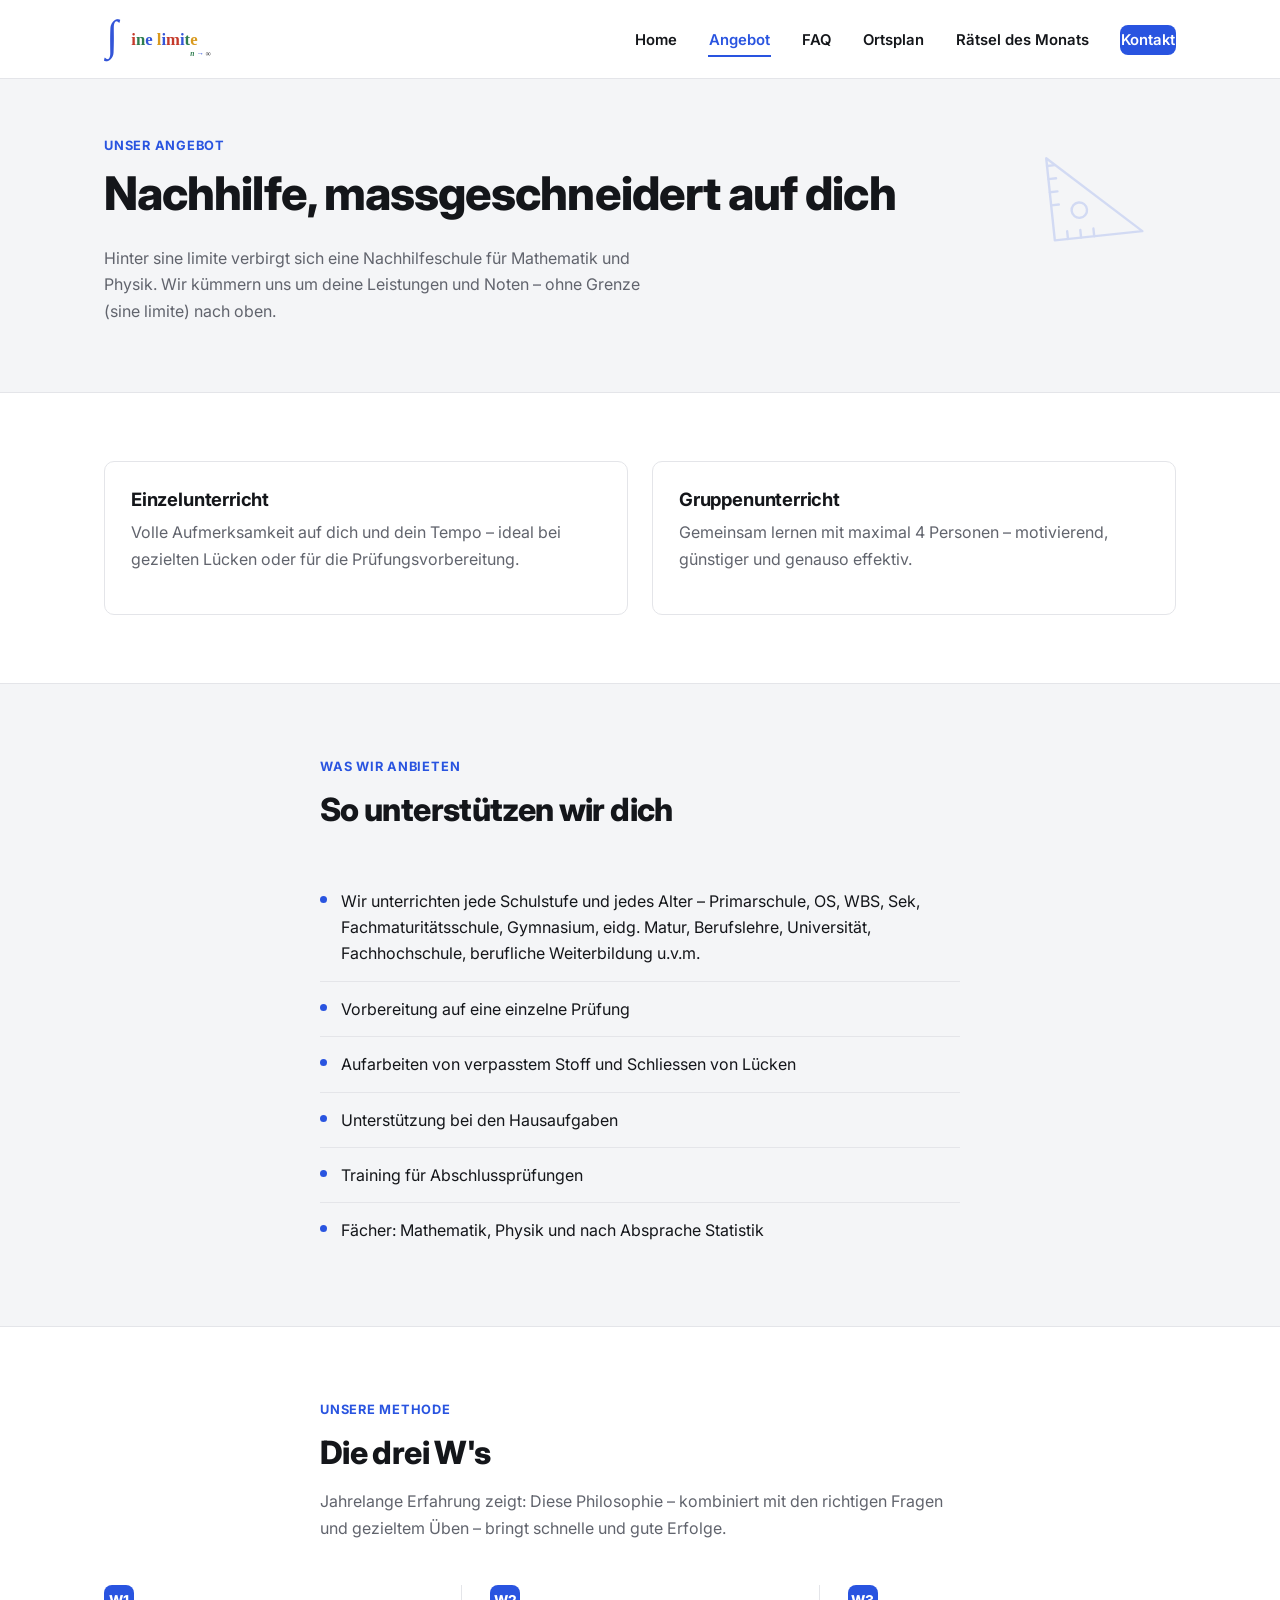
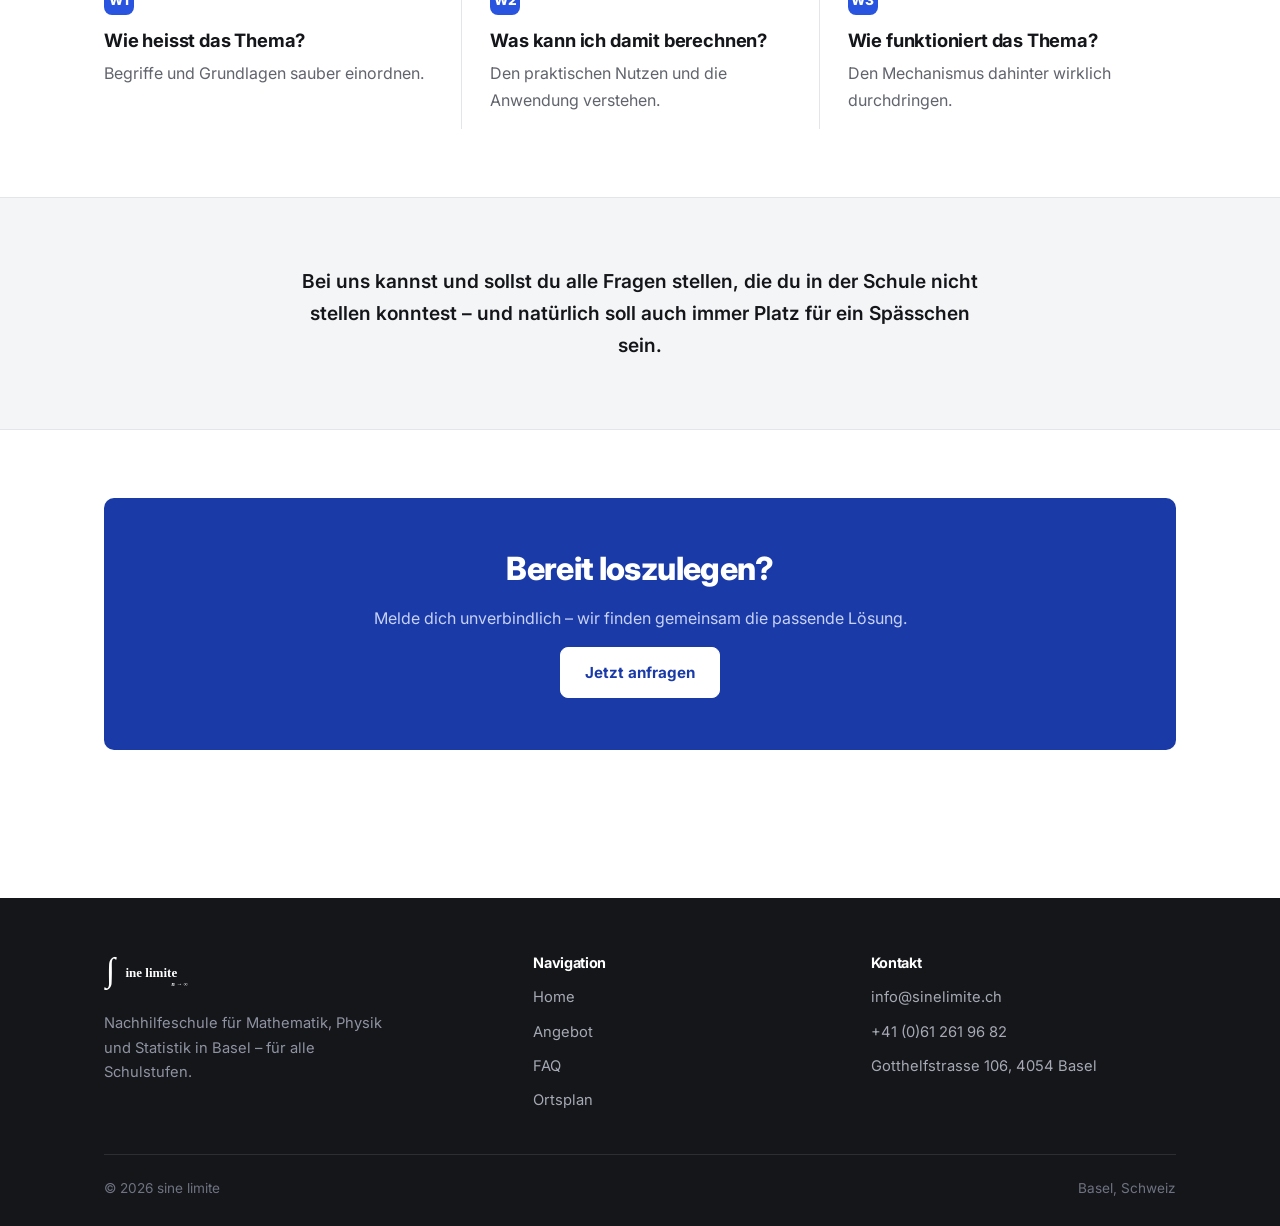
==== angebot.html @ b549a7c2 "Add subtle hand-drawn doodle accents where space allows Small line-art pencil, Geodreieck, and calcu" ====
<!DOCTYPE html>
<html lang="de">
<head>
<meta charset="UTF-8">
<meta name="viewport" content="width=device-width, initial-scale=1.0">
<title>Angebot – sine limite</title>
<meta name="description" content="Einzel- und Gruppenunterricht in Mathematik, Physik und Statistik – für jede Schulstufe und jedes Alter.">
<link rel="icon" type="image/svg+xml" href="img/favicon.svg">
<link rel="preconnect" href="https://fonts.googleapis.com">
<link rel="preconnect" href="https://fonts.gstatic.com" crossorigin>
<link href="https://fonts.googleapis.com/css2?family=Inter:wght@400;500;600;700;800&display=swap" rel="stylesheet">
<link rel="stylesheet" href="css/style.css">
</head>
<body>

<header class="site-header">
  <nav class="nav">
    <a class="brand" href="index.html" aria-label="sine limite – Startseite">
      <img src="img/logo.svg" alt="sine limite">
    </a>
    <button class="nav-toggle" aria-label="Menü öffnen" aria-expanded="false"><span></span></button>
    <ul class="nav-links">
      <li><a href="index.html">Home</a></li>
      <li><a href="angebot.html" aria-current="page">Angebot</a></li>
      <li><a href="faq.html">FAQ</a></li>
      <li><a href="ortsplan.html">Ortsplan</a></li>
      <li><a href="raetsel.html">Rätsel des Monats</a></li>
      <li><a class="nav-cta" href="kontakt.html">Kontakt</a></li>
    </ul>
  </nav>
</header>

<main>

  <div class="page-header">
    <div class="container">
      <span class="eyebrow">Unser Angebot</span>
      <h1>Nachhilfe, massgeschneidert auf dich</h1>
      <p class="muted" style="max-width:56ch;">Hinter sine limite verbirgt sich eine Nachhilfeschule für Mathematik und Physik. Wir kümmern uns um deine Leistungen und Noten – ohne Grenze (sine limite) nach oben.</p>
      <svg class="doodle doodle-page-geo" viewBox="0 0 100 100" fill="none" stroke="currentColor" stroke-width="2.2" stroke-linecap="round" stroke-linejoin="round" aria-hidden="true">
        <path d="M10 90 L10 15 L90 90 Z"/>
        <line x1="10" y1="22" x2="17" y2="22"/>
        <line x1="10" y1="34" x2="17" y2="34"/>
        <line x1="10" y1="46" x2="17" y2="46"/>
        <line x1="10" y1="58" x2="17" y2="58"/>
        <line x1="22" y1="90" x2="22" y2="83"/>
        <line x1="34" y1="90" x2="34" y2="83"/>
        <line x1="46" y1="90" x2="46" y2="83"/>
        <circle cx="35" cy="65" r="7"/>
      </svg>
    </div>
  </div>

  <section>
    <div class="container">
      <div class="grid grid-2" style="gap:24px;">
        <div class="card">
          <h3>Einzelunterricht</h3>
          <p class="muted">Volle Aufmerksamkeit auf dich und dein Tempo – ideal bei gezielten Lücken oder für die Prüfungsvorbereitung.</p>
        </div>
        <div class="card">
          <h3>Gruppenunterricht</h3>
          <p class="muted">Gemeinsam lernen mit maximal 4 Personen – motivierend, günstiger und genauso effektiv.</p>
        </div>
      </div>
    </div>
  </section>

  <section class="section-alt">
    <div class="container">
      <div class="section-head">
        <span class="eyebrow">Was wir anbieten</span>
        <h2>So unterstützen wir dich</h2>
      </div>
      <ul class="check-list" style="max-width:640px; margin:0 auto;">
        <li>Wir unterrichten jede Schulstufe und jedes Alter – Primarschule, OS, WBS, Sek, Fachmaturitätsschule, Gymnasium, eidg. Matur, Berufslehre, Universität, Fachhochschule, berufliche Weiterbildung u.v.m.</li>
        <li>Vorbereitung auf eine einzelne Prüfung</li>
        <li>Aufarbeiten von verpasstem Stoff und Schliessen von Lücken</li>
        <li>Unterstützung bei den Hausaufgaben</li>
        <li>Training für Abschlussprüfungen</li>
        <li>Fächer: Mathematik, Physik und nach Absprache Statistik</li>
      </ul>
    </div>
  </section>

  <section>
    <div class="container">
      <div class="section-head">
        <span class="eyebrow">Unsere Methode</span>
        <h2>Die drei W's</h2>
        <p class="muted">Jahrelange Erfahrung zeigt: Diese Philosophie – kombiniert mit den richtigen Fragen und gezieltem Üben – bringt schnelle und gute Erfolge.</p>
      </div>
      <div class="grid grid-3">
        <div class="feature">
          <span class="num">W1</span>
          <h3>Wie heisst das Thema?</h3>
          <p class="muted">Begriffe und Grundlagen sauber einordnen.</p>
        </div>
        <div class="feature">
          <span class="num">W2</span>
          <h3>Was kann ich damit berechnen?</h3>
          <p class="muted">Den praktischen Nutzen und die Anwendung verstehen.</p>
        </div>
        <div class="feature">
          <span class="num">W3</span>
          <h3>Wie funktioniert das Thema?</h3>
          <p class="muted">Den Mechanismus dahinter wirklich durchdringen.</p>
        </div>
      </div>
    </div>
  </section>

  <section class="section-alt">
    <div class="container" style="text-align:center;">
      <p style="font-size:1.2rem; font-weight:600; color:var(--ink); max-width:52ch; margin:0 auto;">
        Bei uns kannst und sollst du alle Fragen stellen, die du in der Schule nicht stellen konntest – und natürlich soll auch immer Platz für ein Spässchen sein.
      </p>
    </div>
  </section>

  <section>
    <div class="container">
      <div class="cta-band">
        <h2>Bereit loszulegen?</h2>
        <p>Melde dich unverbindlich – wir finden gemeinsam die passende Lösung.</p>
        <a class="btn btn-light" href="kontakt.html">Jetzt anfragen</a>
      </div>
    </div>
  </section>

</main>

<footer class="site-footer">
  <div class="container">
    <div class="footer-top">
      <div class="footer-brand">
        <img src="img/logo.svg" alt="sine limite">
        <p style="color:#8f92a0; font-size:0.92rem; max-width:32ch;">Nachhilfeschule für Mathematik, Physik und Statistik in Basel – für alle Schulstufen.</p>
      </div>
      <div>
        <h4>Navigation</h4>
        <a href="index.html">Home</a>
        <a href="angebot.html">Angebot</a>
        <a href="faq.html">FAQ</a>
        <a href="ortsplan.html">Ortsplan</a>
      </div>
      <div>
        <h4>Kontakt</h4>
        <a href="mailto:info@sinelimite.ch">info@sinelimite.ch</a>
        <a href="tel:+41612619682">+41 (0)61 261 96 82</a>
        <a href="kontakt.html">Gotthelfstrasse 106, 4054 Basel</a>
      </div>
    </div>
    <div class="footer-bottom">
      <span>© 2026 sine limite</span>
      <span>Basel, Schweiz</span>
    </div>
  </div>
</footer>

<script src="js/script.js"></script>
</body>
</html>
---- css/style.css ----
/* ==========================================================================
   sine limite — Nachhilfe Basel
   ========================================================================== */

:root {
  --ink: #14161a;
  --ink-soft: #61646d;
  --bg: #ffffff;
  --bg-alt: #f4f5f7;
  --rule: #e4e5e9;
  --rule-strong: #d2d4da;

  --blue: #2954e0;
  --blue-dark: #1a3aa8;
  --blue-tint: #eef1fd;

  --max-width: 1120px;
  --radius: 10px;
  --shadow: 0 4px 18px rgba(20, 22, 26, 0.06);

  --font: "Inter", -apple-system, "Segoe UI", Helvetica, Arial, sans-serif;
}

* { box-sizing: border-box; }
html { scroll-behavior: smooth; }

body {
  margin: 0;
  font-family: var(--font);
  color: var(--ink);
  background: var(--bg);
  line-height: 1.65;
  -webkit-font-smoothing: antialiased;
}

h1, h2, h3, h4 {
  font-family: var(--font);
  color: var(--ink);
  line-height: 1.2;
  margin: 0 0 0.5em;
  font-weight: 800;
  letter-spacing: -0.02em;
}

h1 { font-size: clamp(2rem, 4vw, 2.9rem); }
h2 { font-size: clamp(1.5rem, 2.6vw, 2rem); }
h3 { font-size: 1.15rem; font-weight: 700; letter-spacing: -0.01em; }

p { margin: 0 0 1em; color: var(--ink); }
.muted { color: var(--ink-soft); }

a { color: var(--blue); }

.container {
  max-width: var(--max-width);
  margin: 0 auto;
  padding: 0 24px;
}

/* ---------- Brand / logo ---------- */

.brand {
  display: flex;
  align-items: center;
  text-decoration: none;
}

.brand img {
  height: 46px;
  width: auto;
  display: block;
}

/* ---------- Header / Nav ---------- */

.site-header {
  position: sticky;
  top: 0;
  z-index: 50;
  background: rgba(255, 255, 255, 0.9);
  backdrop-filter: blur(8px);
  border-bottom: 1px solid var(--rule);
}

.nav {
  position: relative;
  display: flex;
  align-items: center;
  justify-content: space-between;
  padding: 16px 24px;
  max-width: var(--max-width);
  margin: 0 auto;
}

.nav-links {
  display: flex;
  align-items: center;
  gap: 30px;
  list-style: none;
  margin: 0;
  padding: 0;
}

.nav-links a {
  text-decoration: none;
  color: var(--ink);
  font-weight: 600;
  font-size: 0.93rem;
  padding: 6px 1px;
  border-bottom: 2px solid transparent;
  transition: color 0.15s ease, border-color 0.15s ease;
}

.nav-links a:hover,
.nav-links a[aria-current="page"] {
  color: var(--blue);
  border-bottom-color: var(--blue);
}

.nav-cta {
  background: var(--blue);
  color: #fff !important;
  padding: 11px 30px;
  border-radius: 8px;
  border-bottom: none !important;
  font-weight: 700;
}
.nav-cta:hover { background: var(--blue-dark); }

.nav-toggle {
  display: none;
  background: none;
  border: 1px solid var(--rule-strong);
  border-radius: 8px;
  padding: 8px 10px;
  cursor: pointer;
}

.nav-toggle span,
.nav-toggle::before,
.nav-toggle::after {
  content: "";
  display: block;
  width: 20px;
  height: 2px;
  background: var(--ink);
  margin: 4px 0;
}

/* ---------- Buttons ---------- */

.btn {
  display: inline-block;
  padding: 12px 24px;
  text-decoration: none;
  font-weight: 700;
  font-size: 0.95rem;
  transition: background 0.15s ease, color 0.15s ease, border-color 0.15s ease, transform 0.15s ease;
  border: 1.5px solid transparent;
  cursor: pointer;
  font-family: var(--font);
  border-radius: 8px;
}

.btn-primary {
  background: var(--blue);
  border-color: var(--blue);
  color: #fff;
}
.btn-primary:hover {
  background: var(--blue-dark);
  border-color: var(--blue-dark);
}

.btn-outline {
  background: transparent;
  color: var(--ink);
  border-color: var(--rule-strong);
}
.btn-outline:hover {
  border-color: var(--ink);
  background: var(--bg-alt);
}

.btn-light {
  background: #fff;
  color: var(--blue-dark);
  border-color: #fff;
}
.btn-light:hover { background: var(--blue-tint); }

/* ---------- Hero ---------- */

.hero {
  position: relative;
  border-bottom: 1px solid var(--rule);
  background: var(--bg-alt);
  overflow: hidden;
}

.hero::before {
  content: "";
  position: absolute;
  inset: -30px;
  background: url("../img/hero-bg.jpg") center 42% / cover no-repeat;
  filter: blur(5px);
  opacity: 0.4;
  z-index: 0;
}

.hero::after {
  content: "";
  position: absolute;
  inset: 0;
  background: linear-gradient(100deg, rgba(244, 245, 247, 0.92) 0%, rgba(244, 245, 247, 0.75) 45%, rgba(244, 245, 247, 0.55) 100%);
  z-index: 0;
}

.hero .container {
  position: relative;
  z-index: 1;
  display: grid;
  grid-template-columns: 1.15fr 0.85fr;
  gap: 56px;
  align-items: center;
  padding-top: 64px;
  padding-bottom: 64px;
}

.eyebrow {
  display: inline-block;
  font-size: 0.8rem;
  letter-spacing: 0.06em;
  text-transform: uppercase;
  color: var(--blue);
  font-weight: 700;
  margin-bottom: 14px;
}

.hero-actions {
  display: flex;
  gap: 14px;
  margin-top: 26px;
  flex-wrap: wrap;
}

.fact-strip {
  border: 1px solid var(--rule);
  background: #fff;
  border-radius: var(--radius);
  padding: 6px 26px;
  box-shadow: var(--shadow);
}

.fact-row {
  display: flex;
  justify-content: space-between;
  align-items: baseline;
  padding: 18px 0;
  border-bottom: 1px solid var(--rule);
  gap: 16px;
}
.fact-row:last-child { border-bottom: none; }

.fact-row .num {
  font-size: 1.5rem;
  font-weight: 800;
  letter-spacing: -0.02em;
  color: var(--blue);
  flex-shrink: 0;
}

.fact-row .label {
  font-size: 0.9rem;
  color: var(--ink-soft);
  text-align: right;
}

/* ---------- Sections ---------- */

section { padding: 68px 0; }

.section-head {
  max-width: 640px;
  margin: 0 auto 44px;
}
.section-head.center { text-align: center; }

.section-alt {
  background: var(--bg-alt);
  border-top: 1px solid var(--rule);
  border-bottom: 1px solid var(--rule);
}

/* ---------- Numbered feature list ---------- */

.grid { display: grid; gap: 0; }
.grid-3 { grid-template-columns: repeat(3, 1fr); }
.grid-2 { grid-template-columns: repeat(2, 1fr); }

.feature {
  padding-left: 28px;
  border-left: 1px solid var(--rule);
}
.feature:first-child { border-left: none; padding-left: 0; }

.feature .num {
  font-size: 0.85rem;
  font-weight: 800;
  color: #fff;
  background: var(--blue);
  display: inline-flex;
  align-items: center;
  justify-content: center;
  width: 30px;
  height: 30px;
  border-radius: 8px;
  margin-bottom: 14px;
}

/* ---------- Plain cards ---------- */

.card {
  background: #fff;
  border: 1px solid var(--rule);
  border-radius: var(--radius);
  padding: 26px;
}

.card-icon {
  font-size: 1.3rem;
  margin-bottom: 4px;
  line-height: 1;
}

/* ---------- Plain list (school levels etc.) ---------- */

.plain-list {
  columns: 2;
  column-gap: 40px;
  max-width: 620px;
  margin: 0 auto;
  list-style: none;
  padding: 0;
}

.plain-list li {
  padding: 10px 0;
  border-bottom: 1px solid var(--rule);
  break-inside: avoid;
  font-size: 0.98rem;
}

/* ---------- List with checks ---------- */

.check-list {
  list-style: none;
  margin: 0;
  padding: 0;
  display: grid;
  gap: 0;
}

.check-list li {
  display: flex;
  gap: 14px;
  align-items: flex-start;
  padding: 14px 0;
  border-bottom: 1px solid var(--rule);
}
.check-list li:last-child { border-bottom: none; }

.check-list li::before {
  content: "";
  flex-shrink: 0;
  width: 7px;
  height: 7px;
  margin-top: 8px;
  border-radius: 50%;
  background: var(--blue);
}

/* ---------- Pricing table ---------- */

.pricing-table {
  width: 100%;
  border-collapse: collapse;
  background: #fff;
  border-radius: var(--radius);
  overflow: hidden;
  border: 1px solid var(--rule);
}

.pricing-table th,
.pricing-table td {
  padding: 14px 18px;
  text-align: left;
  border-bottom: 1px solid var(--rule);
}

.pricing-table th {
  background: var(--blue);
  color: #fff;
  font-weight: 700;
}

.pricing-table tr:last-child td { border-bottom: none; }

/* ---------- FAQ accordion ---------- */

.faq-item {
  background: #fff;
  border: 1px solid var(--rule);
  border-radius: var(--radius);
  margin-bottom: 12px;
  overflow: hidden;
}

.faq-item summary {
  cursor: pointer;
  padding: 18px 20px;
  font-weight: 700;
  color: var(--ink);
  list-style: none;
  display: flex;
  justify-content: space-between;
  align-items: center;
  gap: 16px;
}

.faq-item summary::-webkit-details-marker { display: none; }

.faq-item summary::after {
  content: "+";
  font-size: 1.3rem;
  color: var(--blue);
  flex-shrink: 0;
  transition: transform 0.2s ease;
}

.faq-item[open] summary::after { transform: rotate(45deg); }

.faq-item .faq-body {
  padding: 0 20px 20px;
  color: var(--ink-soft);
}

/* ---------- Contact ---------- */

.contact-grid {
  display: grid;
  grid-template-columns: 1fr 1fr;
  gap: 48px;
  align-items: start;
}

.contact-info-item {
  display: flex;
  gap: 16px;
  padding: 18px 0;
  border-bottom: 1px solid var(--rule);
}
.contact-info-item:first-child { padding-top: 0; }

.form-field { margin-bottom: 18px; }

.form-field label {
  display: block;
  font-weight: 600;
  font-size: 0.88rem;
  margin-bottom: 6px;
  color: var(--ink);
}

.form-field input,
.form-field select,
.form-field textarea {
  width: 100%;
  padding: 11px 13px;
  border: 1.5px solid var(--rule-strong);
  border-radius: 8px;
  font-family: var(--font);
  font-size: 0.95rem;
  background: #fff;
  color: var(--ink);
}

.form-field input:focus,
.form-field select:focus,
.form-field textarea:focus {
  outline: none;
  border-color: var(--blue);
}

/* ---------- CTA band ---------- */

.cta-band {
  background: var(--blue-dark);
  color: #fff;
  text-align: center;
  padding: 52px 32px;
  border-radius: var(--radius);
}

.cta-band h2 { color: #fff; }
.cta-band p { color: #c7d2f5; }

/* ---------- Map ---------- */

.map-frame {
  border: 1px solid var(--rule);
  border-radius: var(--radius);
  overflow: hidden;
}

.map-frame iframe {
  width: 100%;
  height: 420px;
  border: 0;
  display: block;
}

/* ---------- Riddle page ---------- */

.riddle-card {
  position: relative;
  background: #fff;
  border: 1px solid var(--rule);
  border-radius: var(--radius);
  padding: 40px;
  overflow: hidden;
}

.riddle-card .eyebrow { margin-bottom: 8px; }

/* ---------- Footer ---------- */

.site-footer {
  background: var(--ink);
  color: #a6a9b3;
  padding: 56px 0 26px;
  margin-top: 80px;
}

.footer-top {
  display: grid;
  grid-template-columns: 1.3fr 1fr 1fr;
  gap: 32px;
  padding-bottom: 32px;
  border-bottom: 1px solid rgba(255,255,255,0.1);
}

.footer-brand img {
  height: 36px;
  width: auto;
  margin-bottom: 14px;
  filter: brightness(0) invert(1);
}

.footer-top h4 {
  color: #fff;
  font-size: 0.9rem;
  margin-bottom: 14px;
  font-weight: 700;
}

.footer-top a {
  color: #a6a9b3;
  text-decoration: none;
  display: block;
  margin-bottom: 10px;
  font-size: 0.92rem;
  transition: color 0.15s ease;
}

.footer-top a:hover { color: #fff; }

.footer-bottom {
  padding-top: 22px;
  display: flex;
  justify-content: space-between;
  flex-wrap: wrap;
  gap: 10px;
  font-size: 0.85rem;
  color: #6f7280;
}

/* ---------- Page header (inner pages) ---------- */

.page-header {
  position: relative;
  background: var(--bg-alt);
  padding: 52px 0;
  border-bottom: 1px solid var(--rule);
  overflow: hidden;
}

.page-header .eyebrow { margin-bottom: 10px; }

.page-header .container { position: relative; z-index: 1; }

.page-header-photo::before {
  content: "";
  position: absolute;
  inset: -30px;
  background: url("../img/ortsplan-bg.jpg") center 38% / cover no-repeat;
  filter: blur(5px);
  opacity: 0.4;
  z-index: 0;
}

.page-header-photo::after {
  content: "";
  position: absolute;
  inset: 0;
  background: linear-gradient(100deg, rgba(244, 245, 247, 0.92) 0%, rgba(244, 245, 247, 0.75) 45%, rgba(244, 245, 247, 0.55) 100%);
  z-index: 0;
}

/* ---------- Doodles ---------- */

.doodle {
  position: absolute;
  color: var(--blue);
  opacity: 0.16;
  pointer-events: none;
  z-index: 1;
}

.doodle-hero-pencil {
  width: 84px;
  height: 84px;
  top: -18px;
  right: 18px;
  transform: rotate(18deg);
}

.doodle-page-geo {
  width: 110px;
  height: 110px;
  top: 6px;
  right: 4vw;
  transform: rotate(-6deg);
}

.doodle-page-calc {
  width: 78px;
  height: 78px;
  bottom: -14px;
  right: 5vw;
  transform: rotate(9deg);
}

.doodle-riddle-geo {
  width: 92px;
  height: 92px;
  bottom: -18px;
  right: -18px;
  transform: rotate(-10deg);
}

/* ---------- Responsive ---------- */

@media (max-width: 860px) {
  .hero .container { grid-template-columns: 1fr; padding-top: 40px; padding-bottom: 40px; }
  .grid-3 { grid-template-columns: 1fr; }
  .feature { border-left: none; padding-left: 0; border-top: 1px solid var(--rule); padding-top: 24px; margin-top: 24px; }
  .feature:first-child { border-top: none; padding-top: 0; margin-top: 0; }
  .contact-grid { grid-template-columns: 1fr; }
  .footer-top { grid-template-columns: 1fr; }
  .plain-list { columns: 1; }
}

@media (max-width: 640px) {
  .nav-links {
    position: absolute;
    top: 100%;
    left: 0;
    right: 0;
    background: #fff;
    flex-direction: column;
    align-items: flex-start;
    padding: 20px 24px;
    border-bottom: 1px solid var(--rule);
    display: none;
    gap: 16px;
  }
  .nav-links.open { display: flex; }
  .nav-toggle { display: block; }
  .nav-cta { align-self: flex-start; }
  .grid-2 { grid-template-columns: 1fr; }
  section { padding: 44px 0; }
  .pricing-table { display: block; overflow-x: auto; }
  .doodle { display: none; }
}
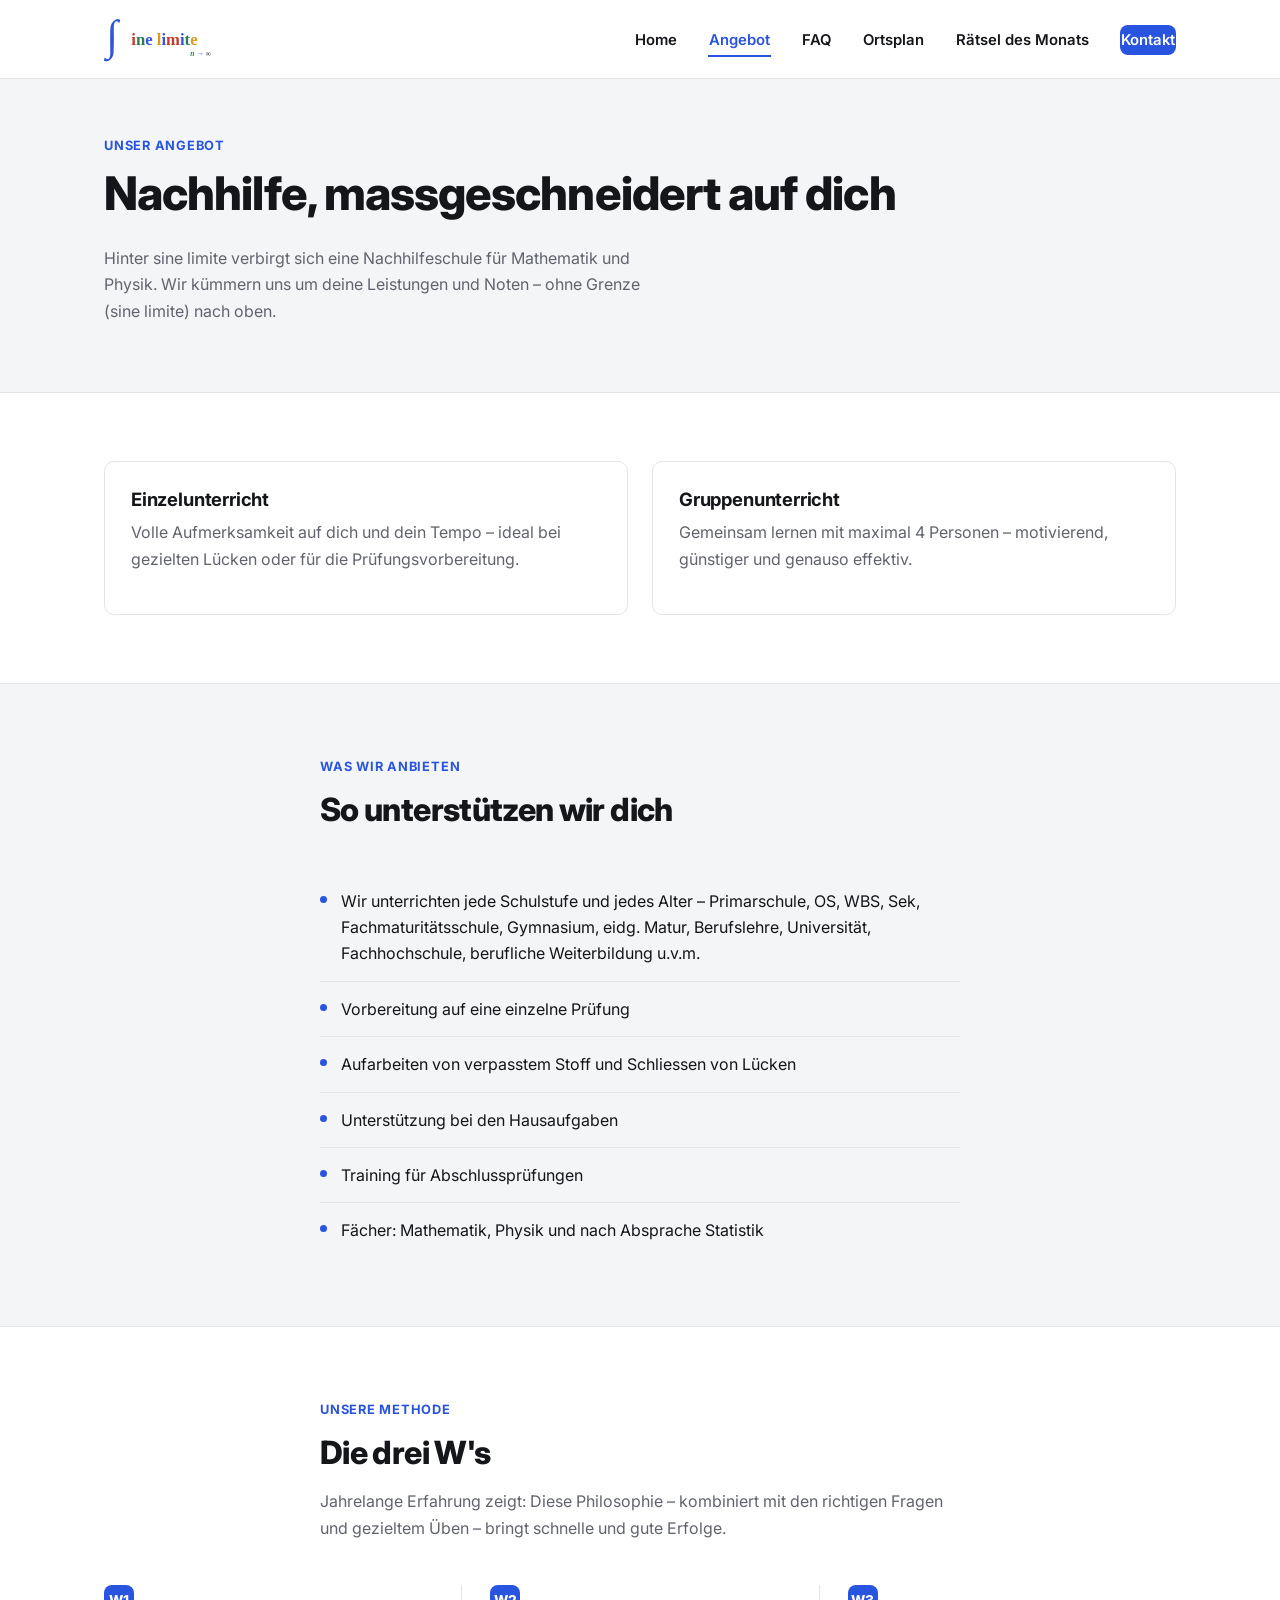
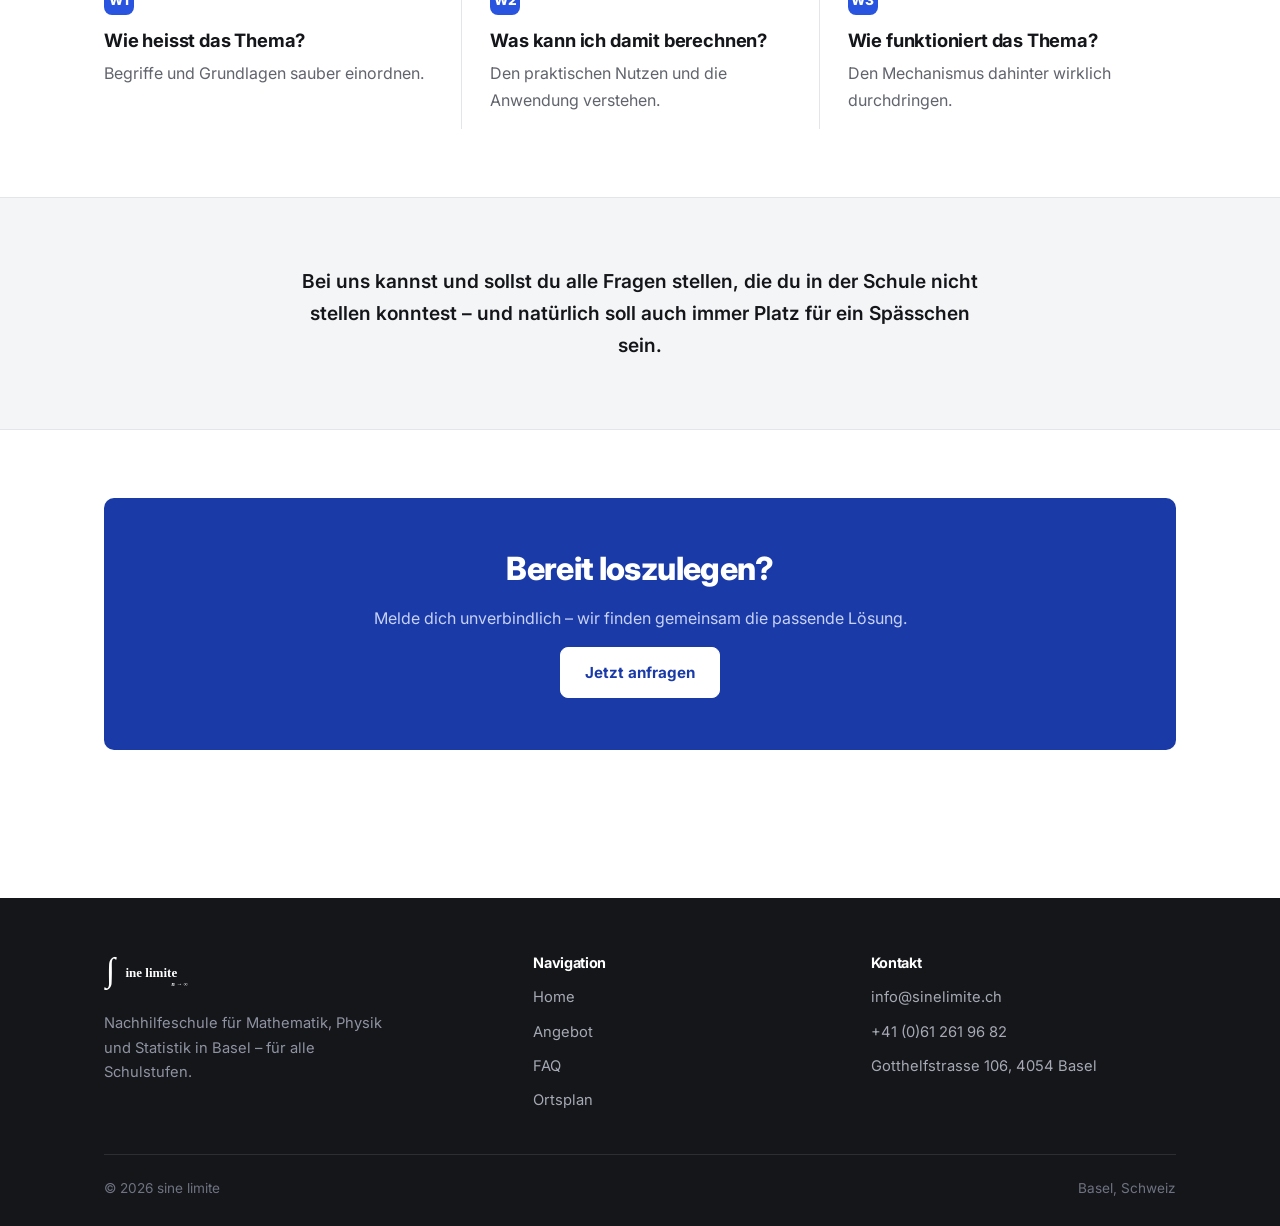
==== commit fd613d68: "Revert "Add subtle hand-drawn doodle accents where space allows" This reverts commit b549a7c227bef82" ====
--- a/angebot.html
+++ b/angebot.html
@@ -37,17 +37,6 @@
       <span class="eyebrow">Unser Angebot</span>
       <h1>Nachhilfe, massgeschneidert auf dich</h1>
       <p class="muted" style="max-width:56ch;">Hinter sine limite verbirgt sich eine Nachhilfeschule für Mathematik und Physik. Wir kümmern uns um deine Leistungen und Noten – ohne Grenze (sine limite) nach oben.</p>
-      <svg class="doodle doodle-page-geo" viewBox="0 0 100 100" fill="none" stroke="currentColor" stroke-width="2.2" stroke-linecap="round" stroke-linejoin="round" aria-hidden="true">
-        <path d="M10 90 L10 15 L90 90 Z"/>
-        <line x1="10" y1="22" x2="17" y2="22"/>
-        <line x1="10" y1="34" x2="17" y2="34"/>
-        <line x1="10" y1="46" x2="17" y2="46"/>
-        <line x1="10" y1="58" x2="17" y2="58"/>
-        <line x1="22" y1="90" x2="22" y2="83"/>
-        <line x1="34" y1="90" x2="34" y2="83"/>
-        <line x1="46" y1="90" x2="46" y2="83"/>
-        <circle cx="35" cy="65" r="7"/>
-      </svg>
     </div>
   </div>
 
--- a/css/style.css
+++ b/css/style.css
@@ -523,12 +523,10 @@
 /* ---------- Riddle page ---------- */
 
 .riddle-card {
-  position: relative;
   background: #fff;
   border: 1px solid var(--rule);
   border-radius: var(--radius);
   padding: 40px;
-  overflow: hidden;
 }
 
 .riddle-card .eyebrow { margin-bottom: 8px; }
@@ -615,48 +613,6 @@
   inset: 0;
   background: linear-gradient(100deg, rgba(244, 245, 247, 0.92) 0%, rgba(244, 245, 247, 0.75) 45%, rgba(244, 245, 247, 0.55) 100%);
   z-index: 0;
-}
-
-/* ---------- Doodles ---------- */
-
-.doodle {
-  position: absolute;
-  color: var(--blue);
-  opacity: 0.16;
-  pointer-events: none;
-  z-index: 1;
-}
-
-.doodle-hero-pencil {
-  width: 84px;
-  height: 84px;
-  top: -18px;
-  right: 18px;
-  transform: rotate(18deg);
-}
-
-.doodle-page-geo {
-  width: 110px;
-  height: 110px;
-  top: 6px;
-  right: 4vw;
-  transform: rotate(-6deg);
-}
-
-.doodle-page-calc {
-  width: 78px;
-  height: 78px;
-  bottom: -14px;
-  right: 5vw;
-  transform: rotate(9deg);
-}
-
-.doodle-riddle-geo {
-  width: 92px;
-  height: 92px;
-  bottom: -18px;
-  right: -18px;
-  transform: rotate(-10deg);
 }
 
 /* ---------- Responsive ---------- */
@@ -691,5 +647,4 @@
   .grid-2 { grid-template-columns: 1fr; }
   section { padding: 44px 0; }
   .pricing-table { display: block; overflow-x: auto; }
-  .doodle { display: none; }
-}
+}
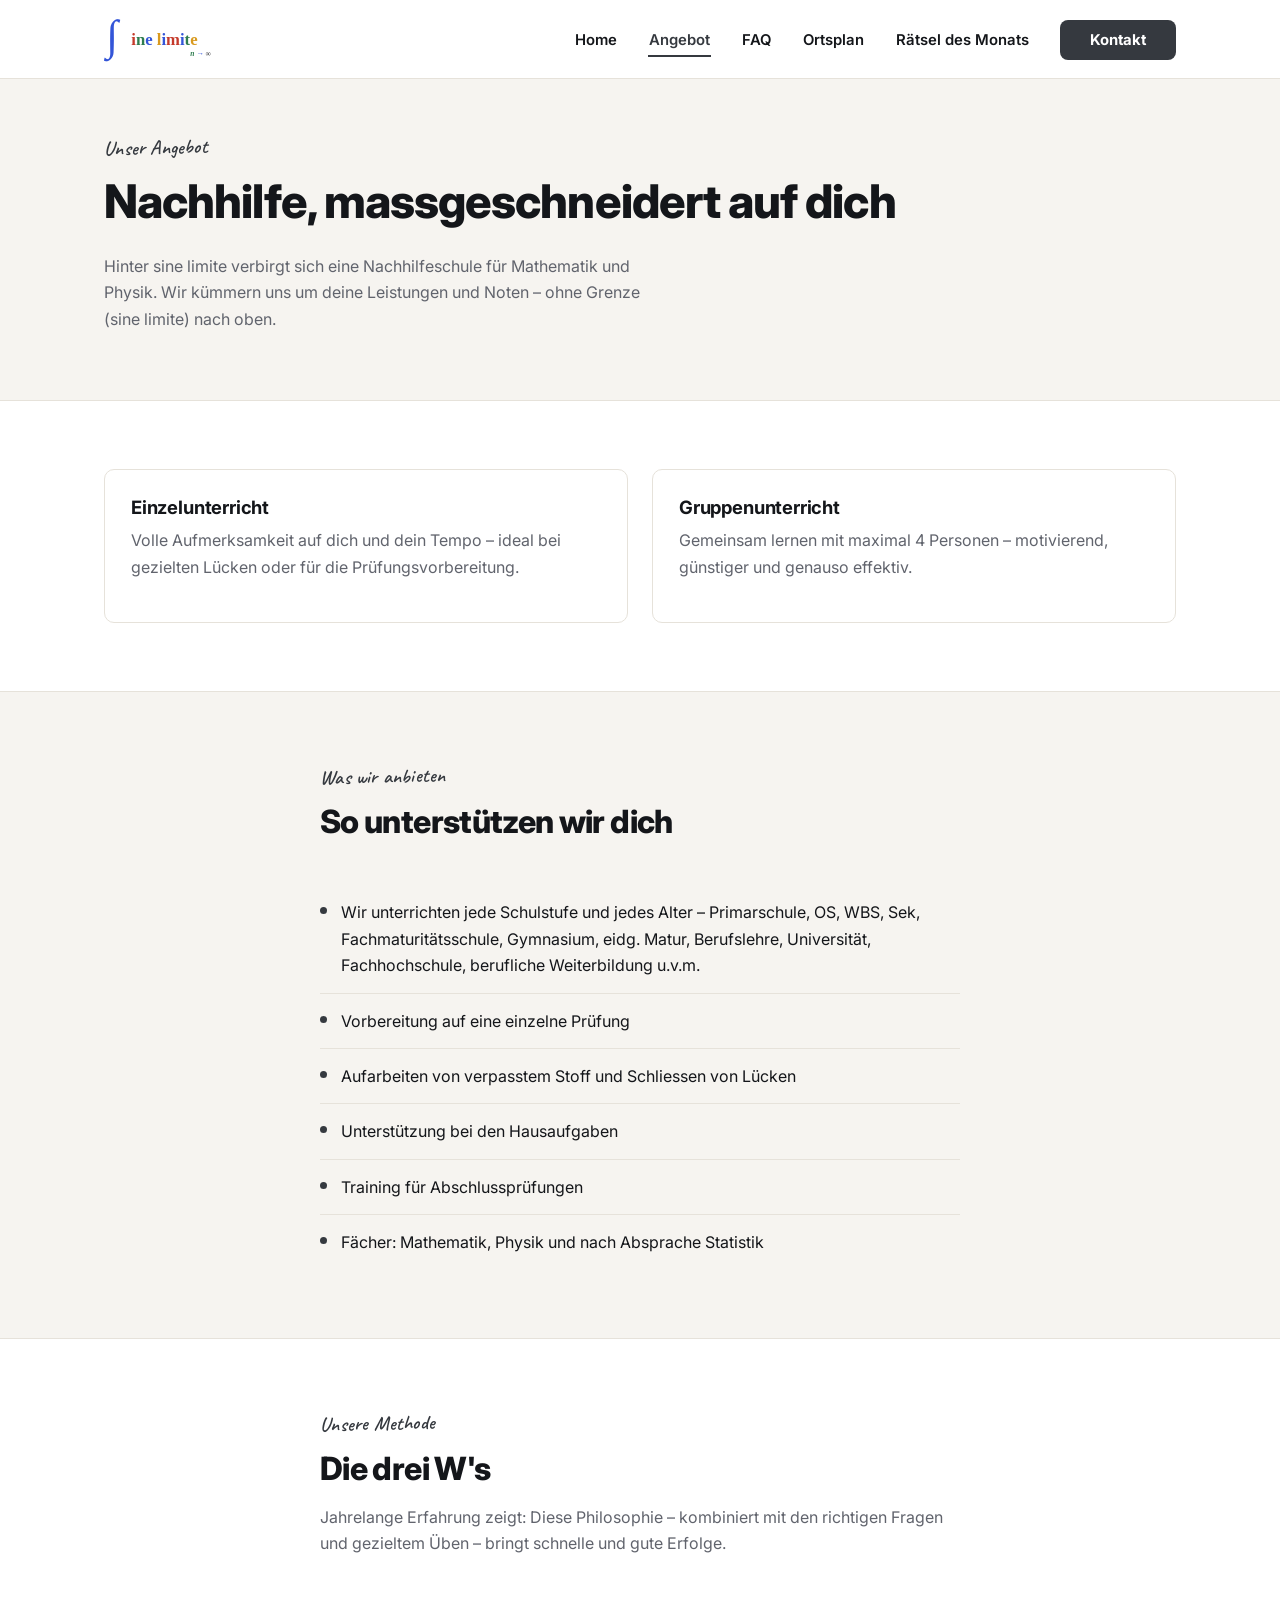
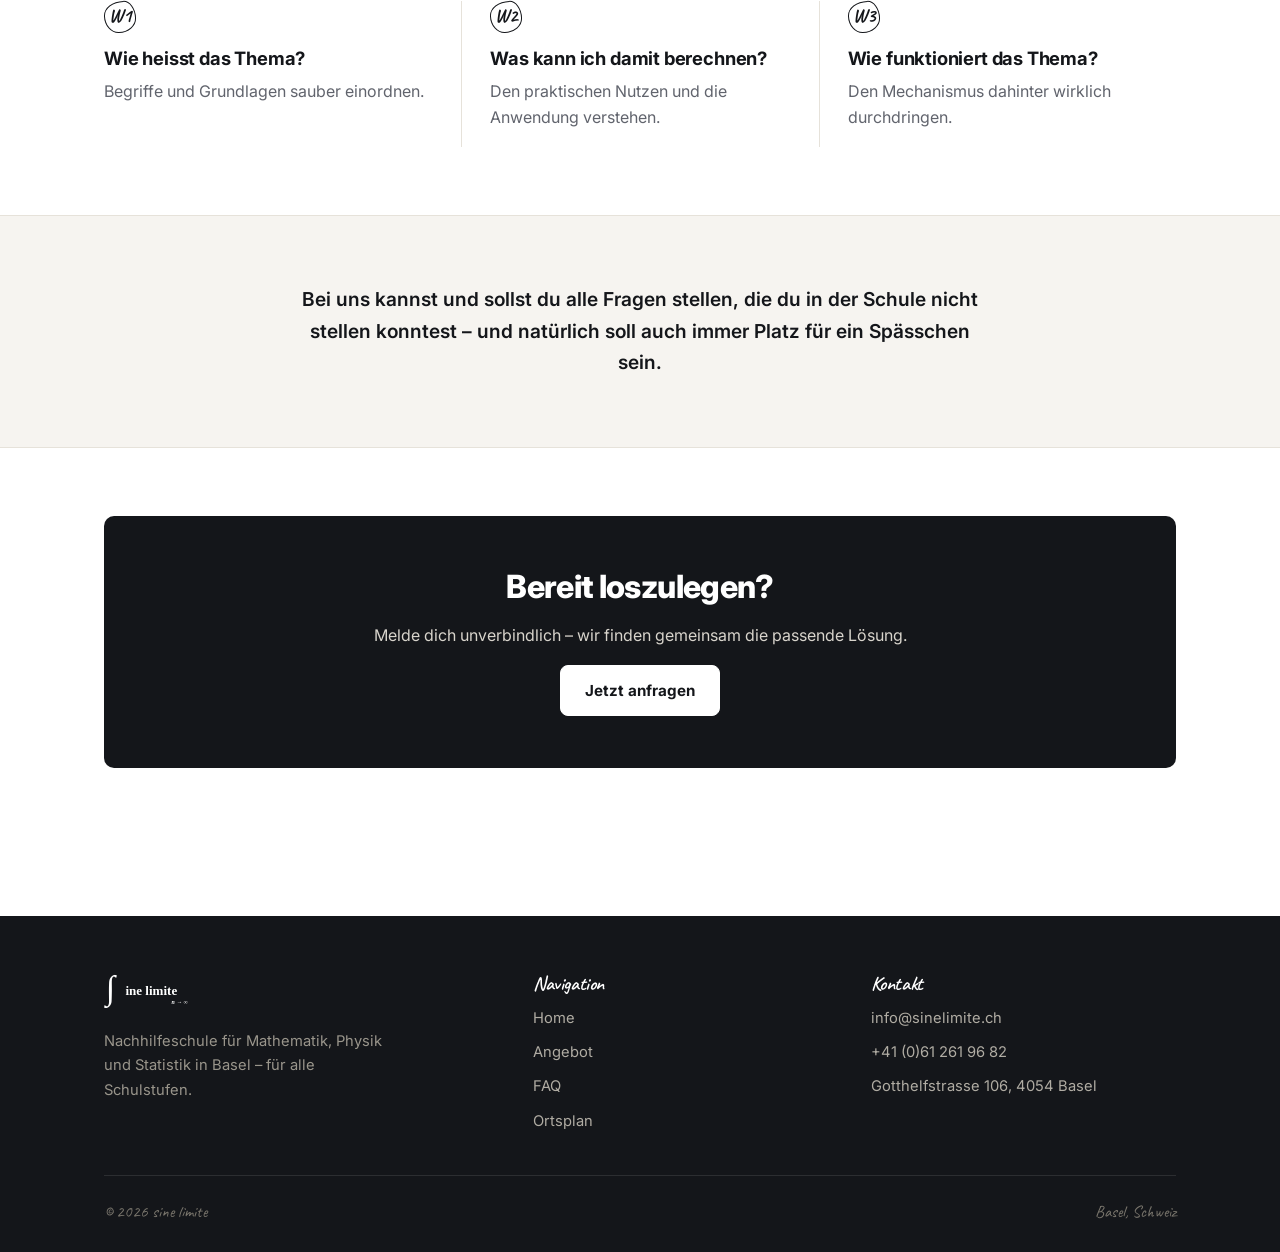
==== commit 19ad2a7a: "Replace blue palette with graphite and hand-drawn small type Swap the blue accent tokens for pencil-" ====
--- a/angebot.html
+++ b/angebot.html
@@ -8,7 +8,7 @@
 <link rel="icon" type="image/svg+xml" href="img/favicon.svg">
 <link rel="preconnect" href="https://fonts.googleapis.com">
 <link rel="preconnect" href="https://fonts.gstatic.com" crossorigin>
-<link href="https://fonts.googleapis.com/css2?family=Inter:wght@400;500;600;700;800&display=swap" rel="stylesheet">
+<link href="https://fonts.googleapis.com/css2?family=Caveat:wght@500;600;700&family=Inter:wght@400;500;600;700;800&display=swap" rel="stylesheet">
 <link rel="stylesheet" href="css/style.css">
 </head>
 <body>
@@ -124,7 +124,7 @@
     <div class="footer-top">
       <div class="footer-brand">
         <img src="img/logo.svg" alt="sine limite">
-        <p style="color:#8f92a0; font-size:0.92rem; max-width:32ch;">Nachhilfeschule für Mathematik, Physik und Statistik in Basel – für alle Schulstufen.</p>
+        <p style="color:#99958b; font-size:0.92rem; max-width:32ch;">Nachhilfeschule für Mathematik, Physik und Statistik in Basel – für alle Schulstufen.</p>
       </div>
       <div>
         <h4>Navigation</h4>
--- a/css/style.css
+++ b/css/style.css
@@ -6,19 +6,21 @@
   --ink: #14161a;
   --ink-soft: #61646d;
   --bg: #ffffff;
-  --bg-alt: #f4f5f7;
-  --rule: #e4e5e9;
-  --rule-strong: #d2d4da;
-
-  --blue: #2954e0;
-  --blue-dark: #1a3aa8;
-  --blue-tint: #eef1fd;
+  --bg-alt: #f6f4f0;
+  --rule: #e6e2da;
+  --rule-strong: #d3cec3;
+
+  /* Graphit-Palette (Bleistift) — bewusst ohne Blauanteil */
+  --blue: #35393f;
+  --blue-dark: #14161a;
+  --blue-tint: #f0ede7;
 
   --max-width: 1120px;
   --radius: 10px;
   --shadow: 0 4px 18px rgba(20, 22, 26, 0.06);
 
   --font: "Inter", -apple-system, "Segoe UI", Helvetica, Arial, sans-serif;
+  --font-hand: "Caveat", "Segoe Print", "Bradley Hand", cursive;
 }
 
 * { box-sizing: border-box; }
@@ -117,15 +119,15 @@
   border-bottom-color: var(--blue);
 }
 
-.nav-cta {
+.nav-links a.nav-cta {
   background: var(--blue);
-  color: #fff !important;
+  color: #fff;
   padding: 11px 30px;
   border-radius: 8px;
-  border-bottom: none !important;
+  border-bottom: none;
   font-weight: 700;
 }
-.nav-cta:hover { background: var(--blue-dark); }
+.nav-links a.nav-cta:hover { background: var(--blue-dark); }
 
 .nav-toggle {
   display: none;
@@ -193,6 +195,7 @@
 
 .hero {
   position: relative;
+  isolation: isolate;
   border-bottom: 1px solid var(--rule);
   background: var(--bg-alt);
   overflow: hidden;
@@ -205,15 +208,43 @@
   background: url("../img/hero-bg.jpg") center 42% / cover no-repeat;
   filter: blur(5px);
   opacity: 0.4;
-  z-index: 0;
+  z-index: -2;
 }
 
 .hero::after {
   content: "";
   position: absolute;
   inset: 0;
-  background: linear-gradient(100deg, rgba(244, 245, 247, 0.92) 0%, rgba(244, 245, 247, 0.75) 45%, rgba(244, 245, 247, 0.55) 100%);
+  background: linear-gradient(100deg, rgba(246, 244, 240, 0.92) 0%, rgba(246, 244, 240, 0.75) 45%, rgba(246, 244, 240, 0.55) 100%);
+  z-index: -1;
+}
+
+/* Second copy of the sketch with darker lines, revealed only in a soft
+   circle around the cursor so the pencil strokes read a bit stronger there. */
+.hero-draw {
+  position: absolute;
+  inset: -30px;
+  background: url("../img/hero-bg.jpg") center 42% / cover no-repeat;
+  /* Crisper and desaturated so the pencil strokes read as lines; multiply
+     keeps the paper untouched and only darkens the strokes (no glow). */
+  filter: blur(1.5px) contrast(1.35) saturate(0.25) brightness(1.06);
+  mix-blend-mode: multiply;
+  opacity: 0;
   z-index: 0;
+  pointer-events: none;
+  --mx: 50%;
+  --my: 50%;
+  -webkit-mask-image: radial-gradient(circle 190px at var(--mx) var(--my), #000 0%, rgba(0,0,0,0.75) 45%, rgba(0,0,0,0) 100%);
+  mask-image: radial-gradient(circle 190px at var(--mx) var(--my), #000 0%, rgba(0,0,0,0.75) 45%, rgba(0,0,0,0) 100%);
+  transition: opacity 0.35s ease;
+}
+
+@media (hover: hover) and (min-width: 861px) {
+  .hero.is-drawing .hero-draw { opacity: 0.4; }
+}
+
+@media (prefers-reduced-motion: reduce) {
+  .hero-draw { transition: none; }
 }
 
 .hero .container {
@@ -229,12 +260,13 @@
 
 .eyebrow {
   display: inline-block;
-  font-size: 0.8rem;
-  letter-spacing: 0.06em;
-  text-transform: uppercase;
+  font-family: var(--font-hand);
+  font-size: 1.25rem;
+  letter-spacing: 0.01em;
   color: var(--blue);
-  font-weight: 700;
-  margin-bottom: 14px;
+  font-weight: 600;
+  margin-bottom: 10px;
+  transform: rotate(-1.2deg);
 }
 
 .hero-actions {
@@ -271,7 +303,9 @@
 }
 
 .fact-row .label {
-  font-size: 0.9rem;
+  font-family: var(--font-hand);
+  font-size: 1.15rem;
+  line-height: 1.35;
   color: var(--ink-soft);
   text-align: right;
 }
@@ -305,16 +339,20 @@
 .feature:first-child { border-left: none; padding-left: 0; }
 
 .feature .num {
-  font-size: 0.85rem;
-  font-weight: 800;
-  color: #fff;
-  background: var(--blue);
+  font-family: var(--font-hand);
+  font-size: 1.2rem;
+  font-weight: 700;
+  color: var(--ink);
+  background: transparent;
+  border: 1.5px solid var(--ink);
   display: inline-flex;
   align-items: center;
   justify-content: center;
-  width: 30px;
-  height: 30px;
-  border-radius: 8px;
+  width: 32px;
+  height: 32px;
+  /* unregelmässiger, mit der Hand gezogener Kreis */
+  border-radius: 62% 38% 55% 45% / 45% 55% 45% 55%;
+  transform: rotate(-2deg);
   margin-bottom: 14px;
 }
 
@@ -466,9 +504,10 @@
 
 .form-field label {
   display: block;
+  font-family: var(--font-hand);
   font-weight: 600;
-  font-size: 0.88rem;
-  margin-bottom: 6px;
+  font-size: 1.15rem;
+  margin-bottom: 4px;
   color: var(--ink);
 }
 
@@ -503,7 +542,7 @@
 }
 
 .cta-band h2 { color: #fff; }
-.cta-band p { color: #c7d2f5; }
+.cta-band p { color: #d8d4cc; }
 
 /* ---------- Map ---------- */
 
@@ -557,13 +596,14 @@
 
 .footer-top h4 {
   color: #fff;
-  font-size: 0.9rem;
-  margin-bottom: 14px;
-  font-weight: 700;
+  font-family: var(--font-hand);
+  font-size: 1.25rem;
+  margin-bottom: 10px;
+  font-weight: 600;
 }
 
 .footer-top a {
-  color: #a6a9b3;
+  color: #b0aca3;
   text-decoration: none;
   display: block;
   margin-bottom: 10px;
@@ -579,8 +619,9 @@
   justify-content: space-between;
   flex-wrap: wrap;
   gap: 10px;
-  font-size: 0.85rem;
-  color: #6f7280;
+  font-family: var(--font-hand);
+  font-size: 1.05rem;
+  color: #7a766d;
 }
 
 /* ---------- Page header (inner pages) ---------- */
@@ -611,7 +652,7 @@
   content: "";
   position: absolute;
   inset: 0;
-  background: linear-gradient(100deg, rgba(244, 245, 247, 0.92) 0%, rgba(244, 245, 247, 0.75) 45%, rgba(244, 245, 247, 0.55) 100%);
+  background: linear-gradient(100deg, rgba(246, 244, 240, 0.92) 0%, rgba(246, 244, 240, 0.75) 45%, rgba(246, 244, 240, 0.55) 100%);
   z-index: 0;
 }
 
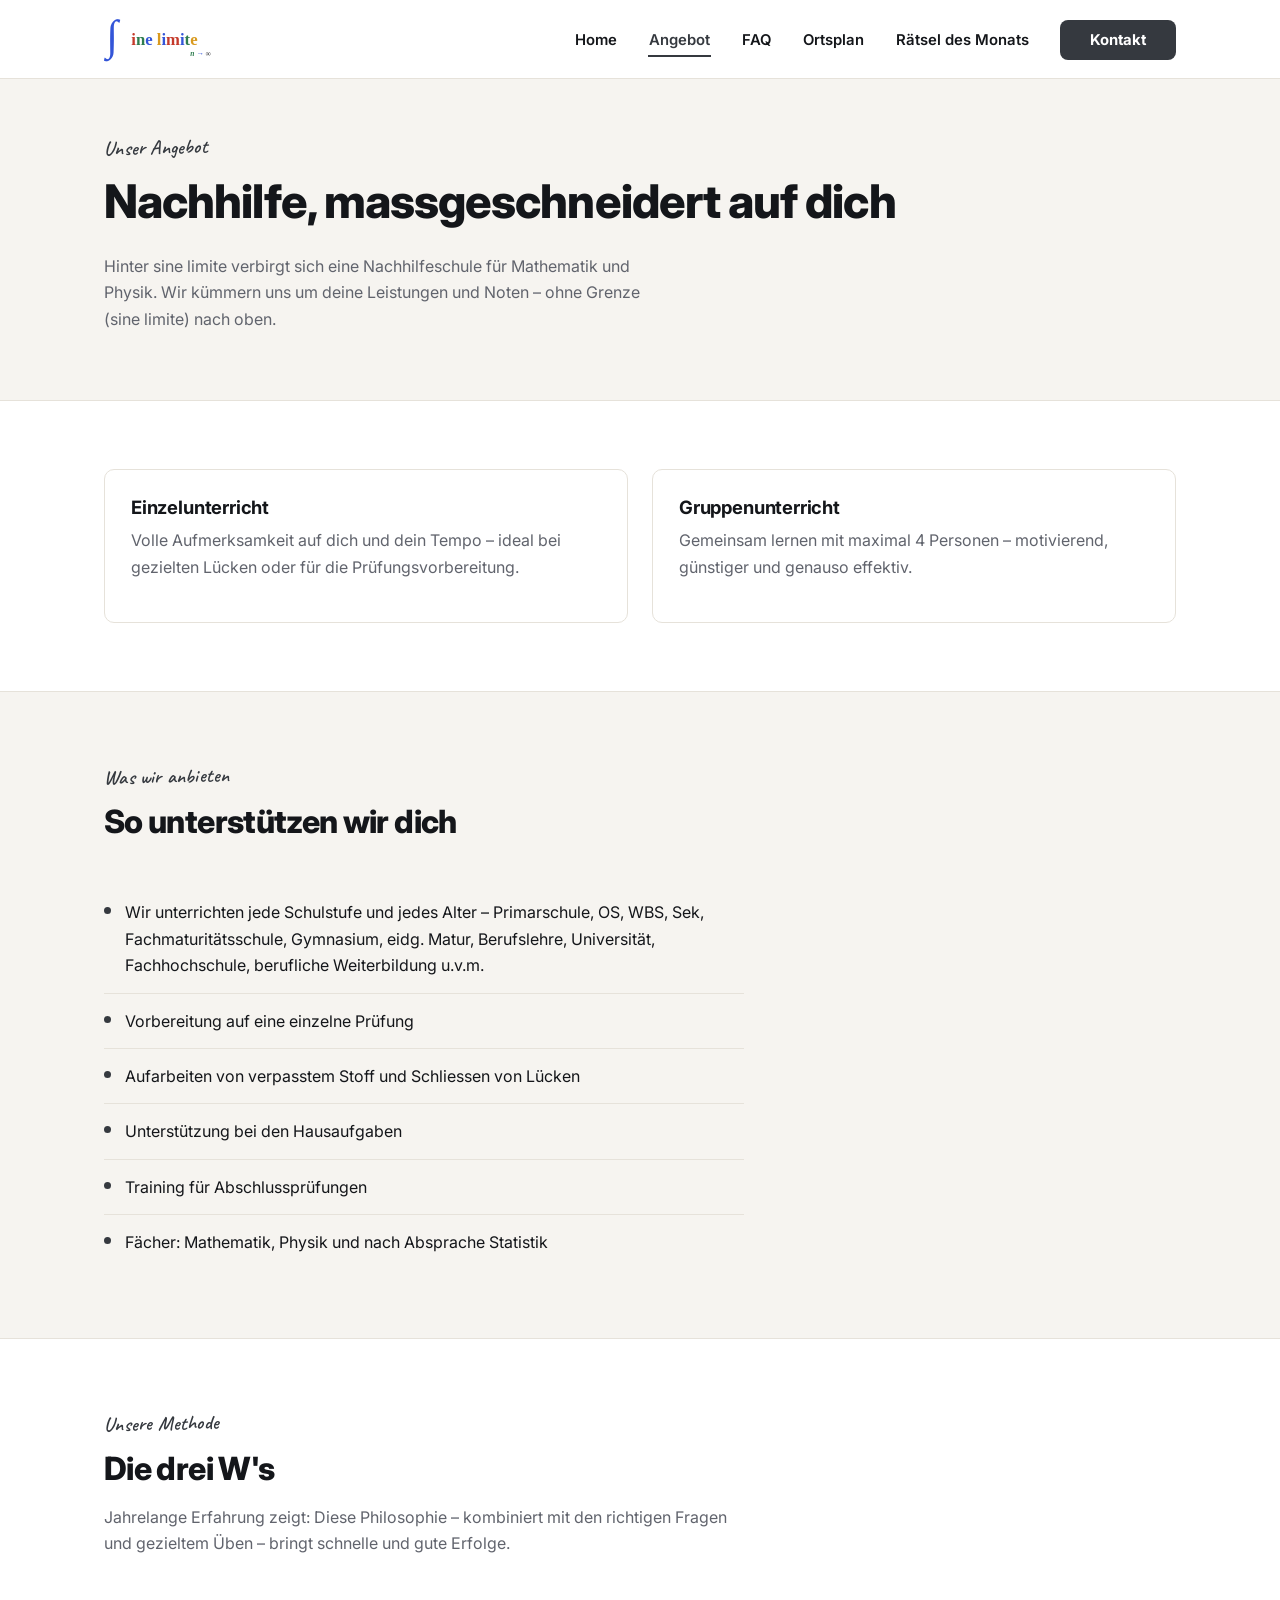
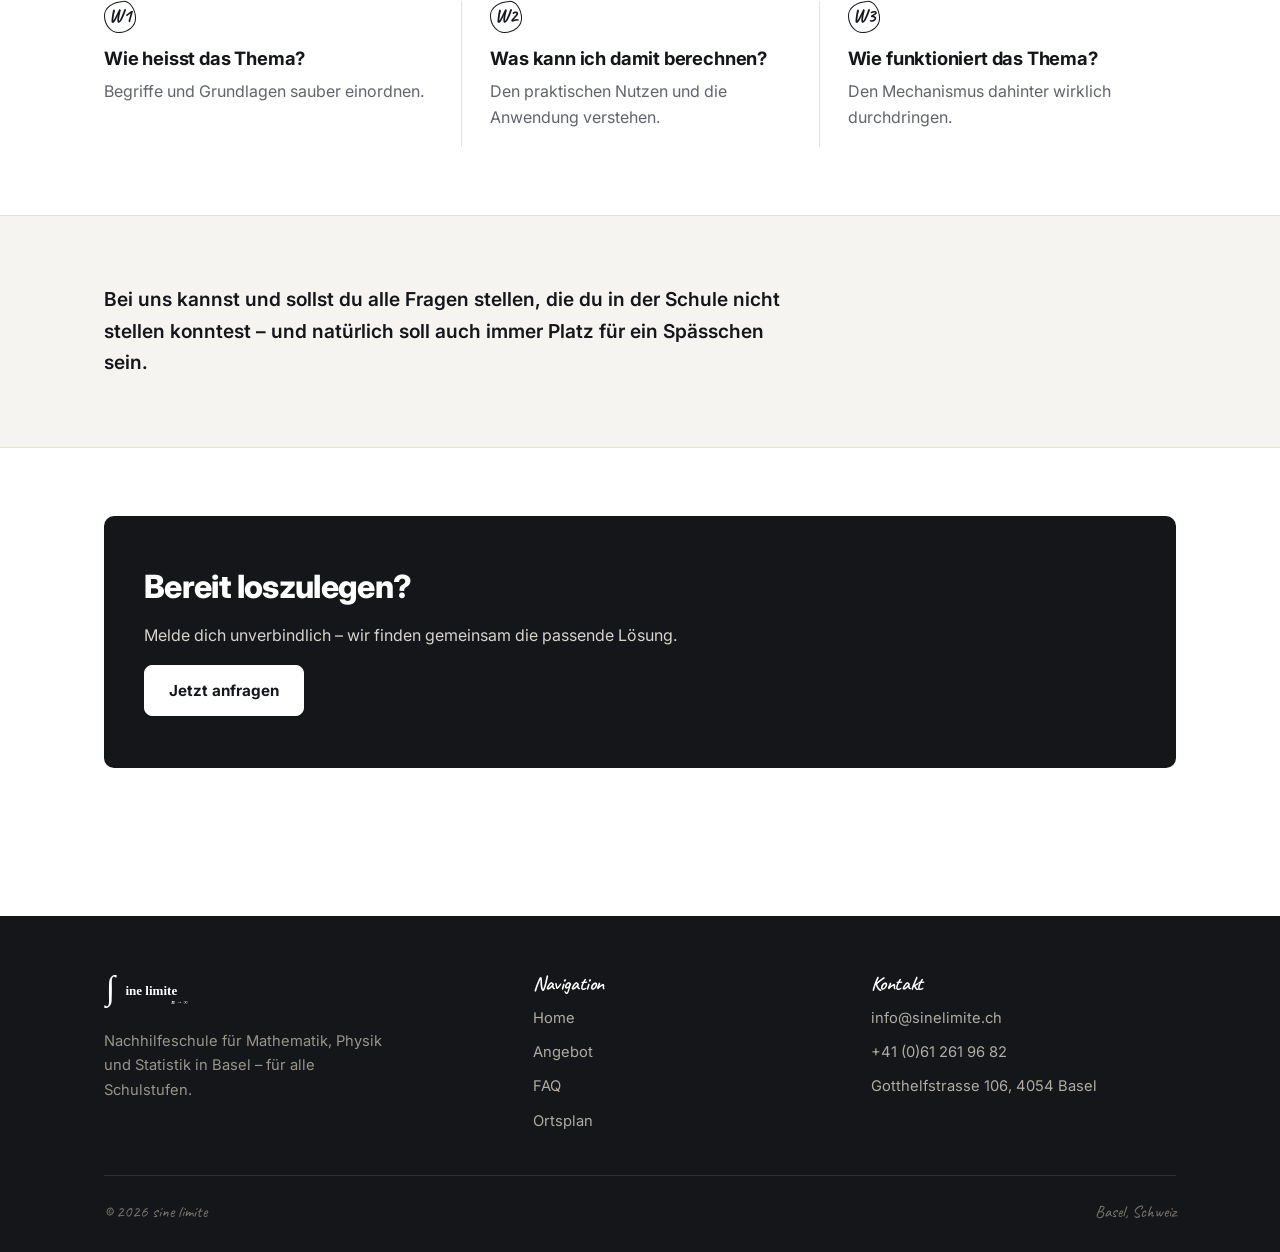
==== commit d678ca98: "Align section heads, lists and the CTA band to the left Section heads, the school-level list and the" ====
--- a/angebot.html
+++ b/angebot.html
@@ -61,7 +61,7 @@
         <span class="eyebrow">Was wir anbieten</span>
         <h2>So unterstützen wir dich</h2>
       </div>
-      <ul class="check-list" style="max-width:640px; margin:0 auto;">
+      <ul class="check-list" style="max-width:640px; margin:0;">
         <li>Wir unterrichten jede Schulstufe und jedes Alter – Primarschule, OS, WBS, Sek, Fachmaturitätsschule, Gymnasium, eidg. Matur, Berufslehre, Universität, Fachhochschule, berufliche Weiterbildung u.v.m.</li>
         <li>Vorbereitung auf eine einzelne Prüfung</li>
         <li>Aufarbeiten von verpasstem Stoff und Schliessen von Lücken</li>
@@ -100,8 +100,8 @@
   </section>
 
   <section class="section-alt">
-    <div class="container" style="text-align:center;">
-      <p style="font-size:1.2rem; font-weight:600; color:var(--ink); max-width:52ch; margin:0 auto;">
+    <div class="container">
+      <p style="font-size:1.2rem; font-weight:600; color:var(--ink); max-width:52ch; margin:0;">
         Bei uns kannst und sollst du alle Fragen stellen, die du in der Schule nicht stellen konntest – und natürlich soll auch immer Platz für ein Spässchen sein.
       </p>
     </div>
--- a/css/style.css
+++ b/css/style.css
@@ -316,9 +316,10 @@
 
 .section-head {
   max-width: 640px;
-  margin: 0 auto 44px;
-}
-.section-head.center { text-align: center; }
+  margin: 0 0 44px;
+}
+/* Kept for markup compatibility – alles ist bewusst linksbündig. */
+.section-head.center { text-align: left; }
 
 .section-alt {
   background: var(--bg-alt);
@@ -369,6 +370,14 @@
   font-size: 1.3rem;
   margin-bottom: 4px;
   line-height: 1;
+  color: var(--ink);
+}
+
+.card-icon svg {
+  width: 26px;
+  height: 26px;
+  display: block;
+  margin-top: 2px;
 }
 
 /* ---------- Plain list (school levels etc.) ---------- */
@@ -377,7 +386,7 @@
   columns: 2;
   column-gap: 40px;
   max-width: 620px;
-  margin: 0 auto;
+  margin: 0;
   list-style: none;
   padding: 0;
 }
@@ -536,8 +545,8 @@
 .cta-band {
   background: var(--blue-dark);
   color: #fff;
-  text-align: center;
-  padding: 52px 32px;
+  text-align: left;
+  padding: 52px 40px;
   border-radius: var(--radius);
 }
 
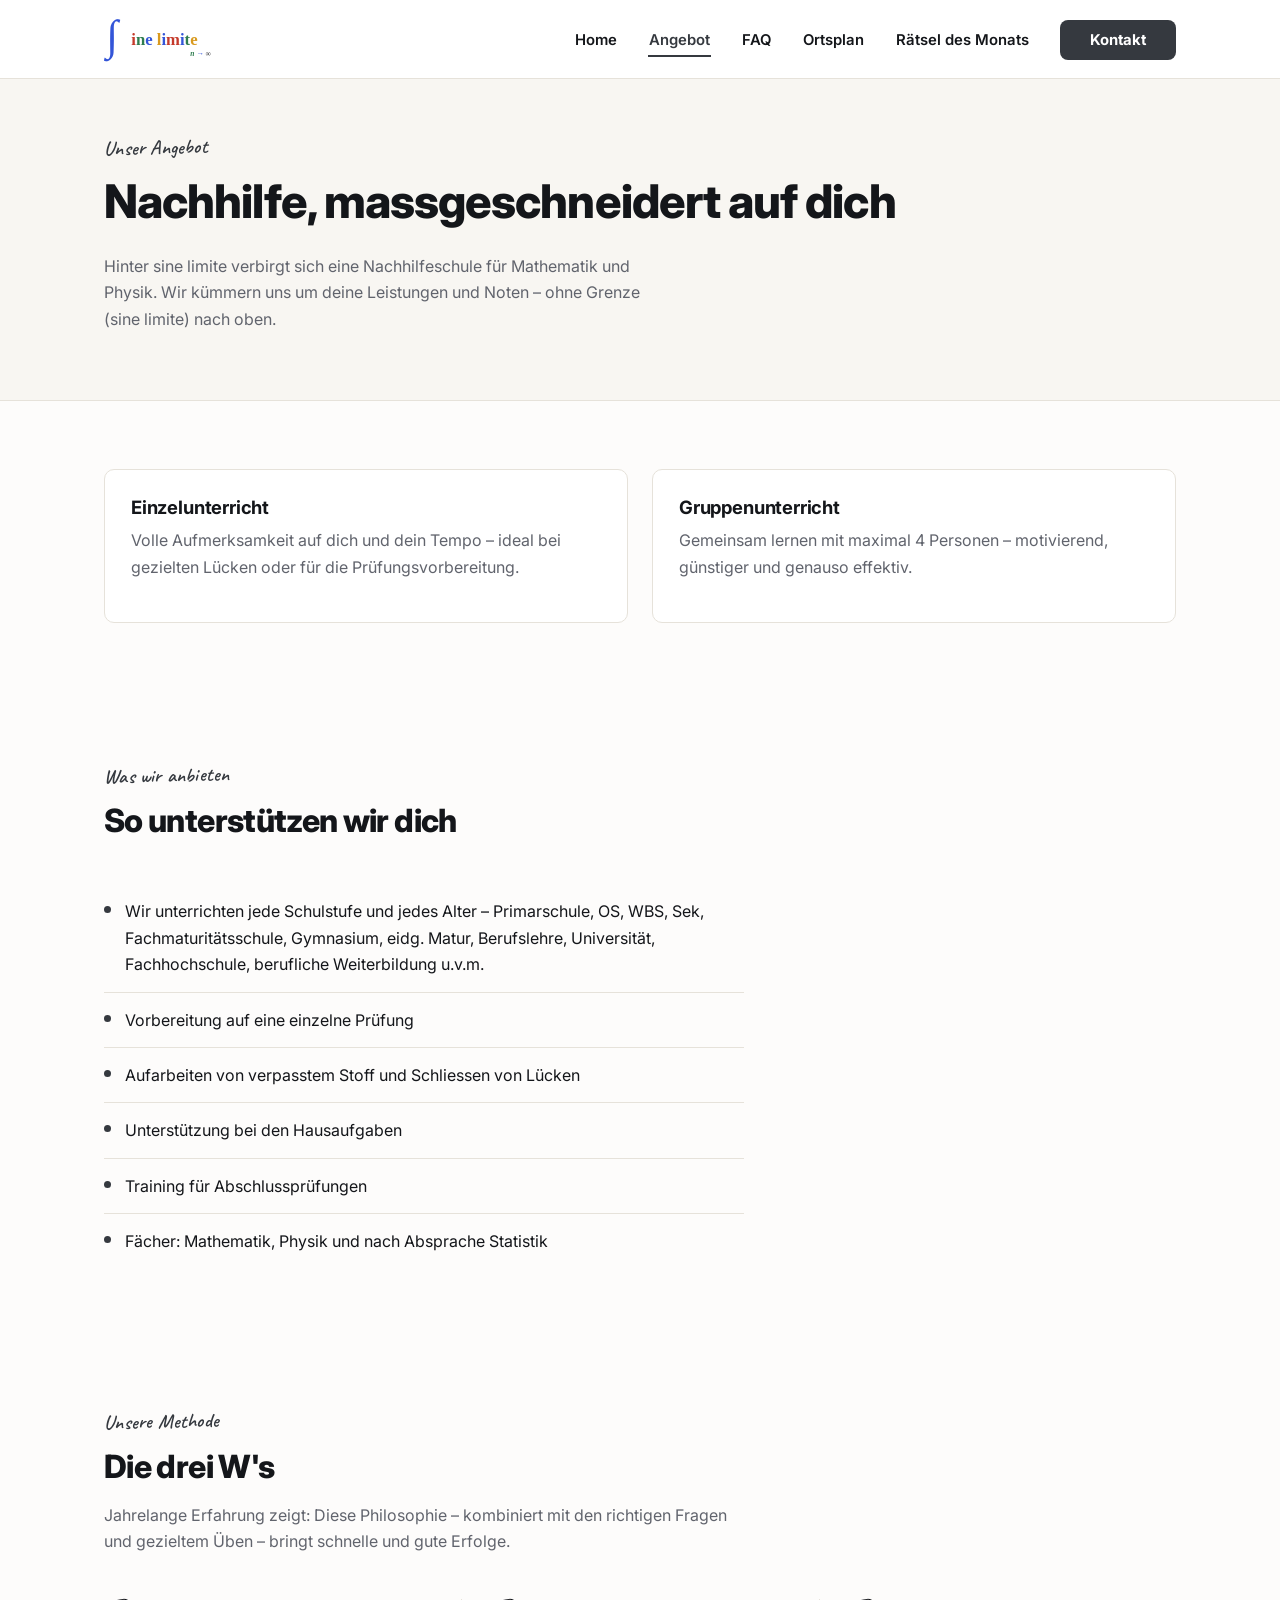
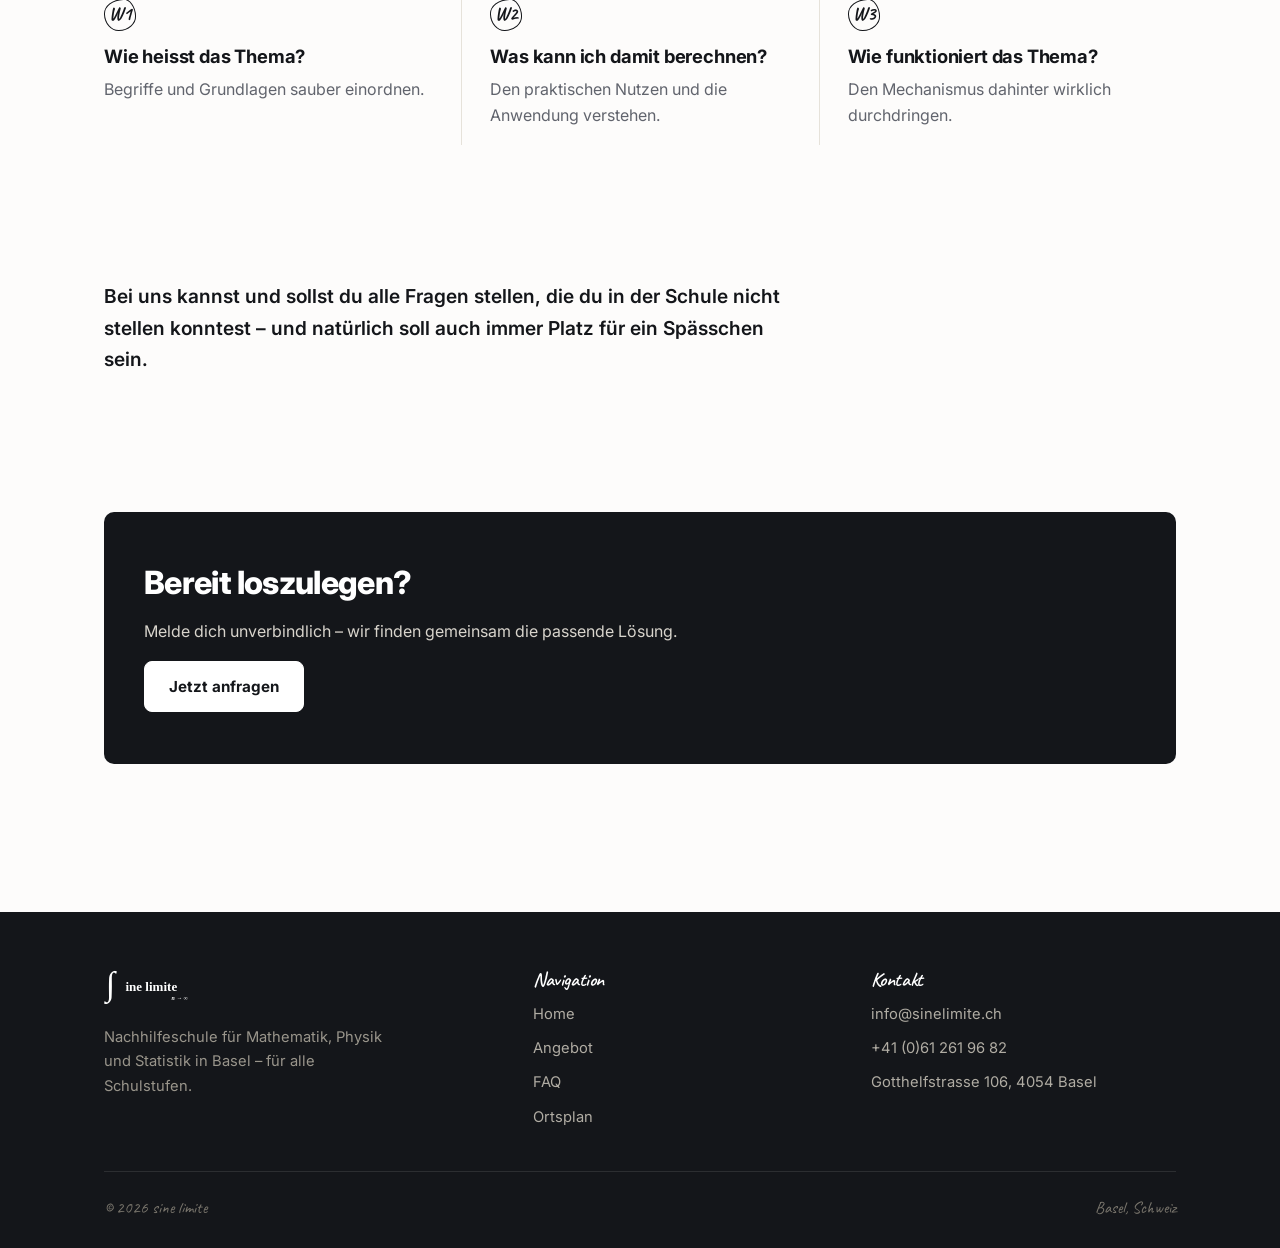
==== commit 9cff5d09: "Serve the pages under clean URLs Add a Vercel config that drops the .html extension and any trailing" ====
--- a/angebot.html
+++ b/angebot.html
@@ -15,17 +15,17 @@
 
 <header class="site-header">
   <nav class="nav">
-    <a class="brand" href="index.html" aria-label="sine limite – Startseite">
+    <a class="brand" href="/" aria-label="sine limite – Startseite">
       <img src="img/logo.svg" alt="sine limite">
     </a>
     <button class="nav-toggle" aria-label="Menü öffnen" aria-expanded="false"><span></span></button>
     <ul class="nav-links">
-      <li><a href="index.html">Home</a></li>
-      <li><a href="angebot.html" aria-current="page">Angebot</a></li>
-      <li><a href="faq.html">FAQ</a></li>
-      <li><a href="ortsplan.html">Ortsplan</a></li>
-      <li><a href="raetsel.html">Rätsel des Monats</a></li>
-      <li><a class="nav-cta" href="kontakt.html">Kontakt</a></li>
+      <li><a href="/">Home</a></li>
+      <li><a href="/angebot" aria-current="page">Angebot</a></li>
+      <li><a href="/faq">FAQ</a></li>
+      <li><a href="/ortsplan">Ortsplan</a></li>
+      <li><a href="/raetsel">Rätsel des Monats</a></li>
+      <li><a class="nav-cta" href="/kontakt">Kontakt</a></li>
     </ul>
   </nav>
 </header>
@@ -112,7 +112,7 @@
       <div class="cta-band">
         <h2>Bereit loszulegen?</h2>
         <p>Melde dich unverbindlich – wir finden gemeinsam die passende Lösung.</p>
-        <a class="btn btn-light" href="kontakt.html">Jetzt anfragen</a>
+        <a class="btn btn-light" href="/kontakt">Jetzt anfragen</a>
       </div>
     </div>
   </section>
@@ -128,16 +128,16 @@
       </div>
       <div>
         <h4>Navigation</h4>
-        <a href="index.html">Home</a>
-        <a href="angebot.html">Angebot</a>
-        <a href="faq.html">FAQ</a>
-        <a href="ortsplan.html">Ortsplan</a>
+        <a href="/">Home</a>
+        <a href="/angebot">Angebot</a>
+        <a href="/faq">FAQ</a>
+        <a href="/ortsplan">Ortsplan</a>
       </div>
       <div>
         <h4>Kontakt</h4>
         <a href="mailto:info@sinelimite.ch">info@sinelimite.ch</a>
         <a href="tel:+41612619682">+41 (0)61 261 96 82</a>
-        <a href="kontakt.html">Gotthelfstrasse 106, 4054 Basel</a>
+        <a href="/kontakt">Gotthelfstrasse 106, 4054 Basel</a>
       </div>
     </div>
     <div class="footer-bottom">
--- a/css/style.css
+++ b/css/style.css
@@ -5,8 +5,10 @@
 :root {
   --ink: #14161a;
   --ink-soft: #61646d;
-  --bg: #ffffff;
-  --bg-alt: #f6f4f0;
+  /* Papierweiss und Beige liegen bewusst dicht beieinander, damit der
+     Wechsel zwischen den Abschnitten kaum auffällt. */
+  --bg: #fdfcfb;
+  --bg-alt: #f8f6f2;
   --rule: #e6e2da;
   --rule-strong: #d3cec3;
 
@@ -215,36 +217,8 @@
   content: "";
   position: absolute;
   inset: 0;
-  background: linear-gradient(100deg, rgba(246, 244, 240, 0.92) 0%, rgba(246, 244, 240, 0.75) 45%, rgba(246, 244, 240, 0.55) 100%);
+  background: linear-gradient(100deg, rgba(248, 246, 242, 0.92) 0%, rgba(248, 246, 242, 0.75) 45%, rgba(248, 246, 242, 0.55) 100%);
   z-index: -1;
-}
-
-/* Second copy of the sketch with darker lines, revealed only in a soft
-   circle around the cursor so the pencil strokes read a bit stronger there. */
-.hero-draw {
-  position: absolute;
-  inset: -30px;
-  background: url("../img/hero-bg.jpg") center 42% / cover no-repeat;
-  /* Crisper and desaturated so the pencil strokes read as lines; multiply
-     keeps the paper untouched and only darkens the strokes (no glow). */
-  filter: blur(1.5px) contrast(1.35) saturate(0.25) brightness(1.06);
-  mix-blend-mode: multiply;
-  opacity: 0;
-  z-index: 0;
-  pointer-events: none;
-  --mx: 50%;
-  --my: 50%;
-  -webkit-mask-image: radial-gradient(circle 190px at var(--mx) var(--my), #000 0%, rgba(0,0,0,0.75) 45%, rgba(0,0,0,0) 100%);
-  mask-image: radial-gradient(circle 190px at var(--mx) var(--my), #000 0%, rgba(0,0,0,0.75) 45%, rgba(0,0,0,0) 100%);
-  transition: opacity 0.35s ease;
-}
-
-@media (hover: hover) and (min-width: 861px) {
-  .hero.is-drawing .hero-draw { opacity: 0.4; }
-}
-
-@media (prefers-reduced-motion: reduce) {
-  .hero-draw { transition: none; }
 }
 
 .hero .container {
@@ -321,10 +295,12 @@
 /* Kept for markup compatibility – alles ist bewusst linksbündig. */
 .section-head.center { text-align: left; }
 
+/* Unterhalb des Titelblocks läuft eine einzige durchgehende Fläche –
+   die Klasse bleibt im Markup, setzt aber keinen eigenen Grund mehr. */
 .section-alt {
-  background: var(--bg-alt);
-  border-top: 1px solid var(--rule);
-  border-bottom: 1px solid var(--rule);
+  background: transparent;
+  border-top: none;
+  border-bottom: none;
 }
 
 /* ---------- Numbered feature list ---------- */
@@ -661,7 +637,7 @@
   content: "";
   position: absolute;
   inset: 0;
-  background: linear-gradient(100deg, rgba(246, 244, 240, 0.92) 0%, rgba(246, 244, 240, 0.75) 45%, rgba(246, 244, 240, 0.55) 100%);
+  background: linear-gradient(100deg, rgba(248, 246, 242, 0.92) 0%, rgba(248, 246, 242, 0.75) 45%, rgba(248, 246, 242, 0.55) 100%);
   z-index: 0;
 }
 
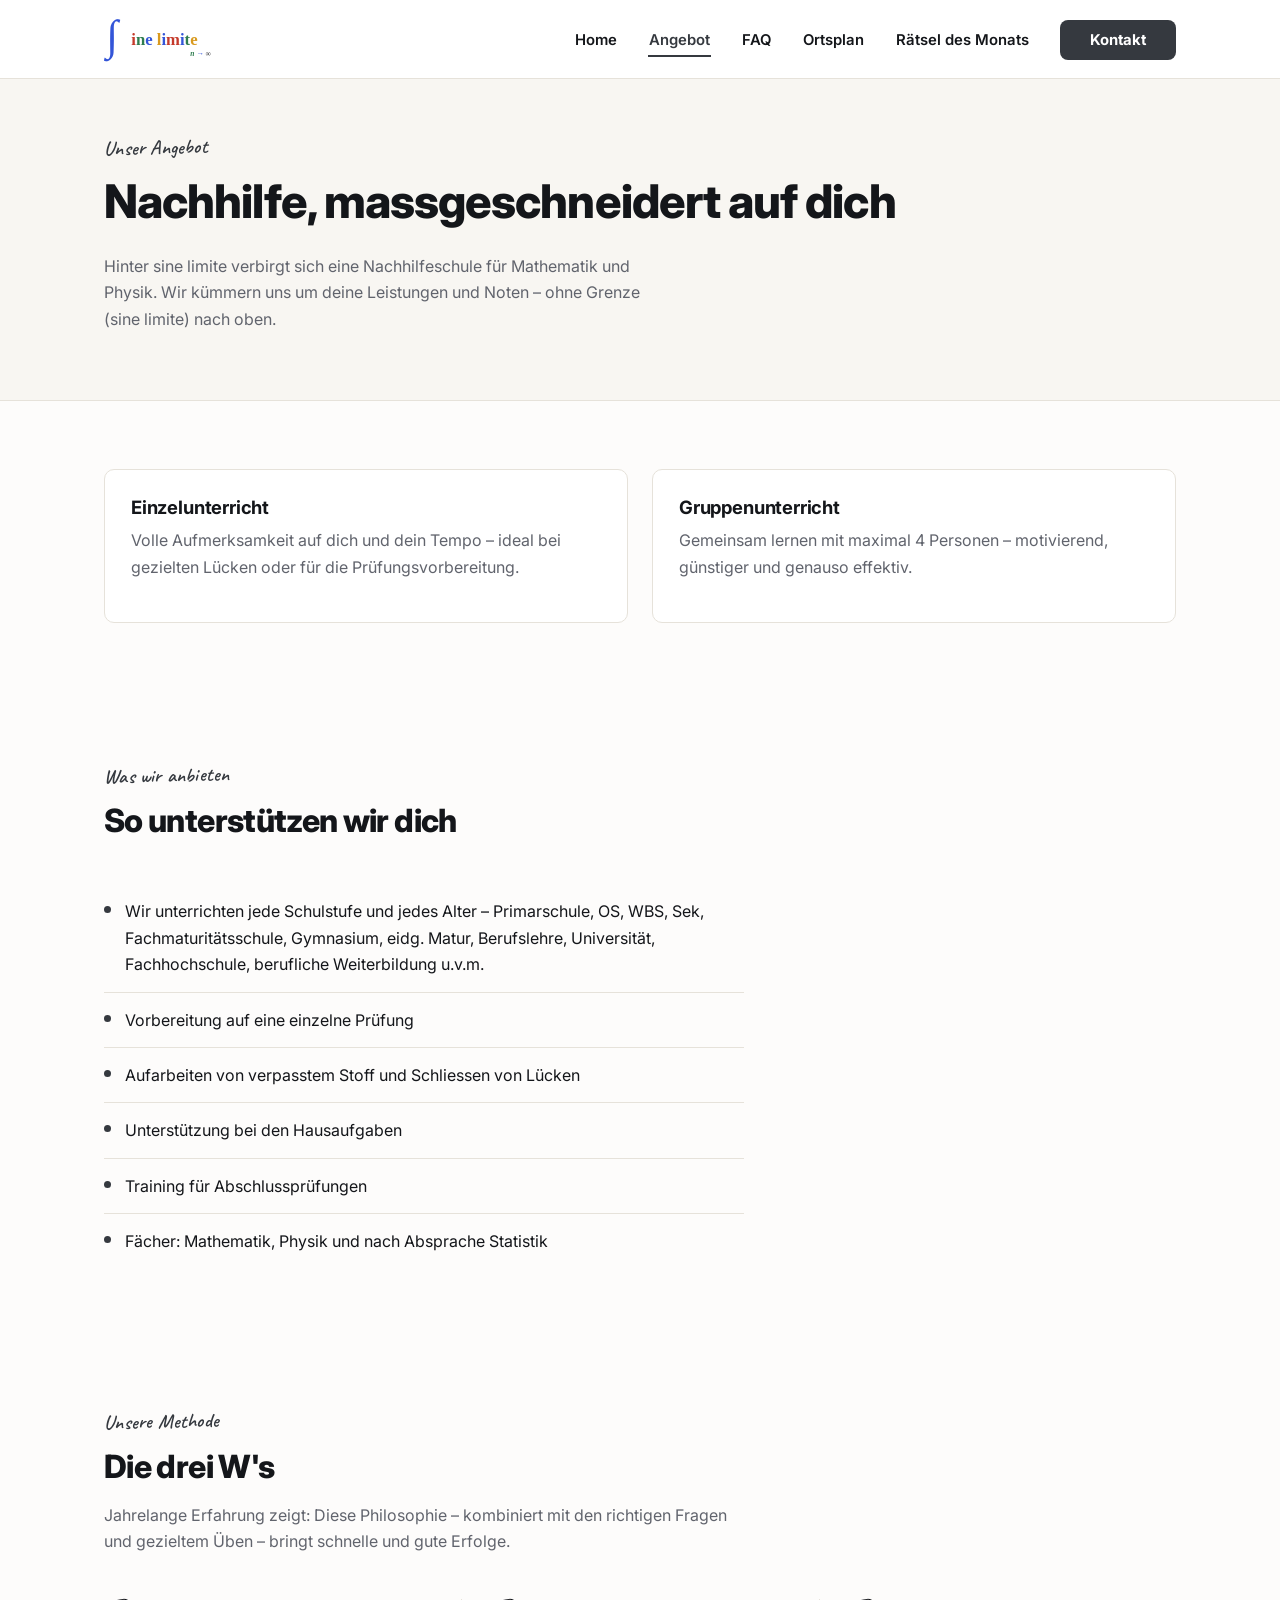
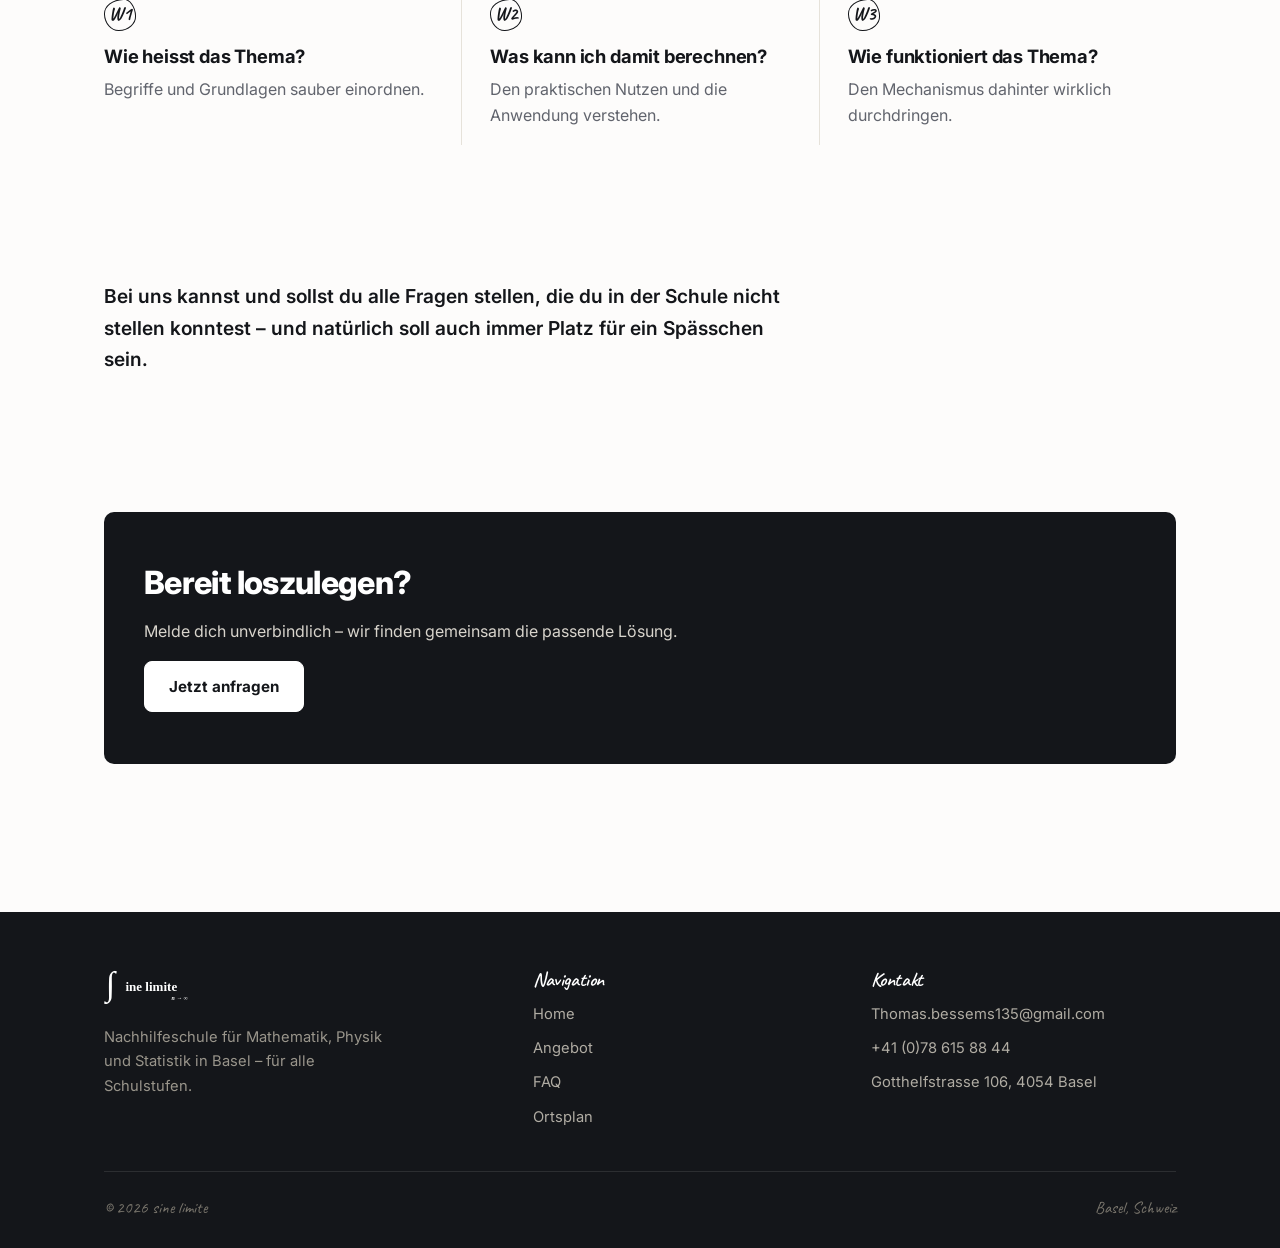
==== commit 4bbd8231: "Update contact details for the new owner Replace info@sinelimite.ch and the old landline across ever" ====
--- a/angebot.html
+++ b/angebot.html
@@ -135,8 +135,8 @@
       </div>
       <div>
         <h4>Kontakt</h4>
-        <a href="mailto:info@sinelimite.ch">info@sinelimite.ch</a>
-        <a href="tel:+41612619682">+41 (0)61 261 96 82</a>
+        <a href="mailto:Thomas.bessems135@gmail.com">Thomas.bessems135@gmail.com</a>
+        <a href="tel:+41786158844">+41 (0)78 615 88 44</a>
         <a href="/kontakt">Gotthelfstrasse 106, 4054 Basel</a>
       </div>
     </div>
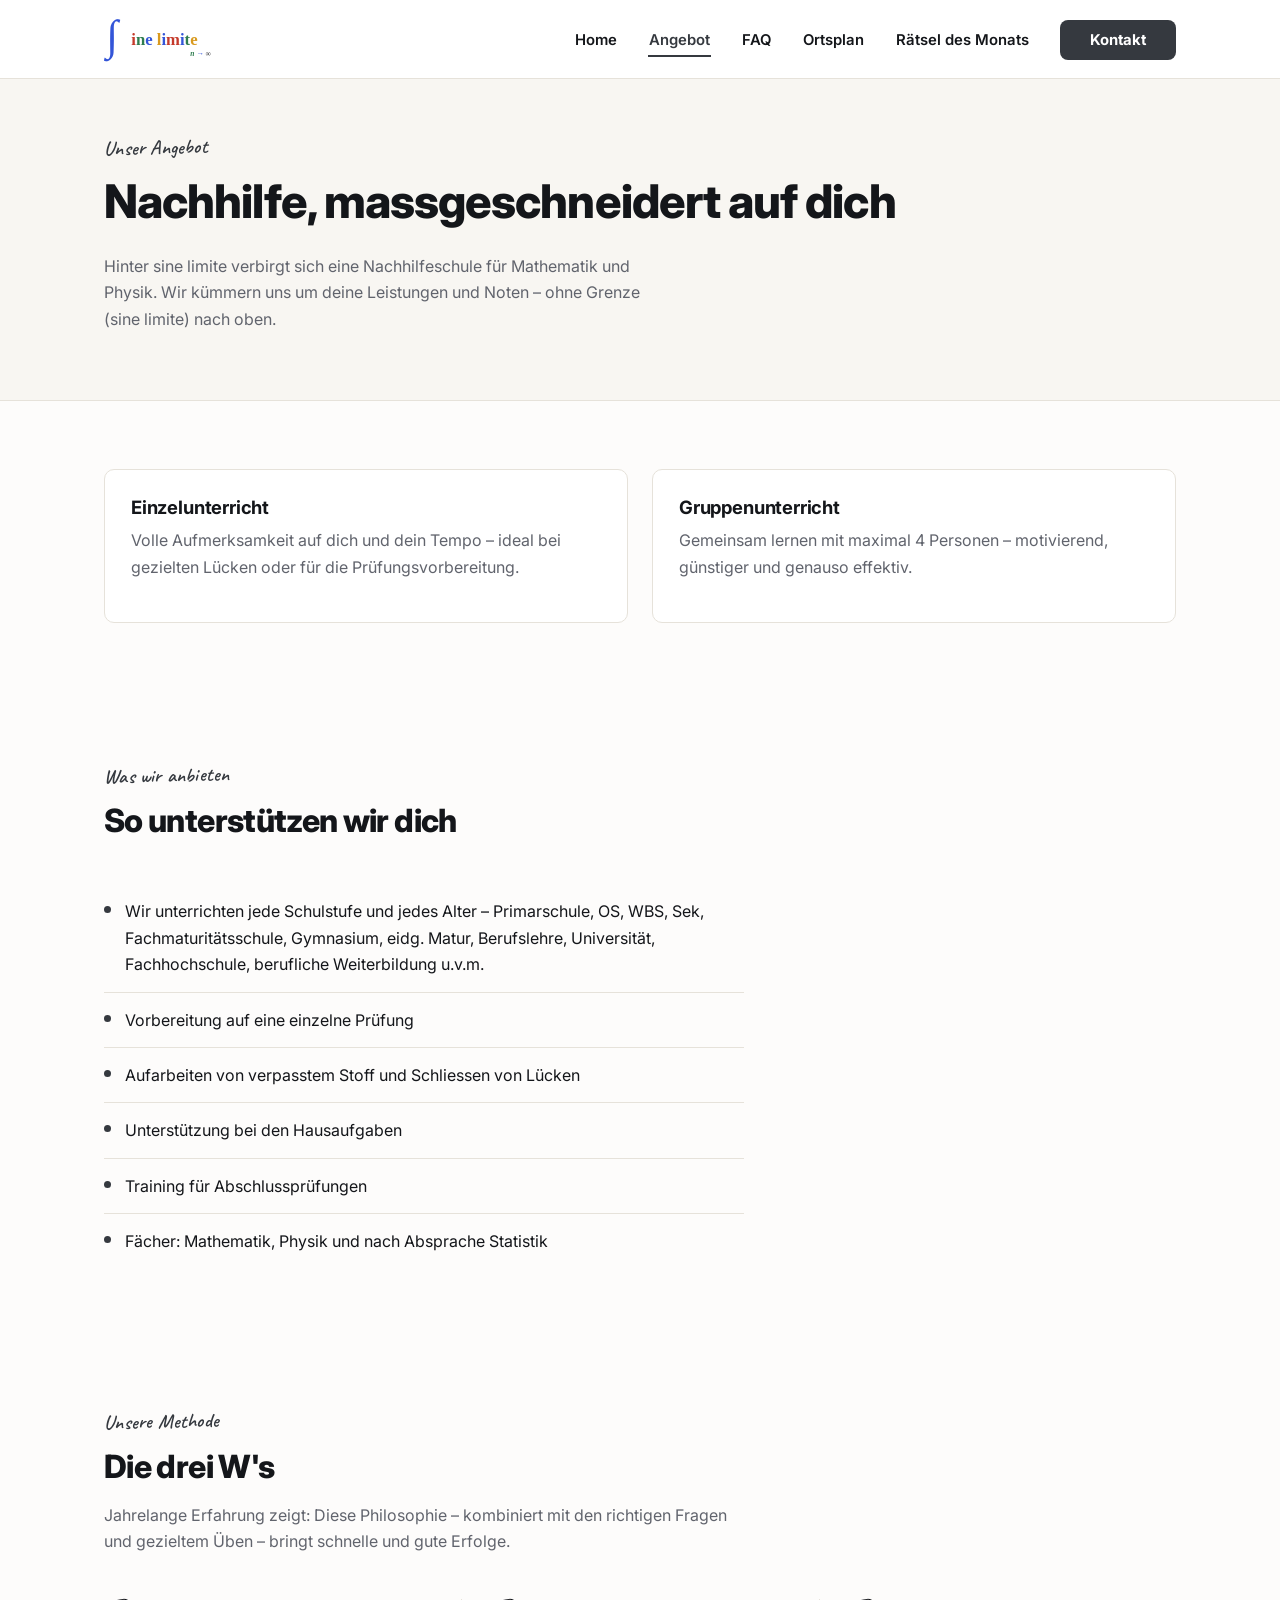
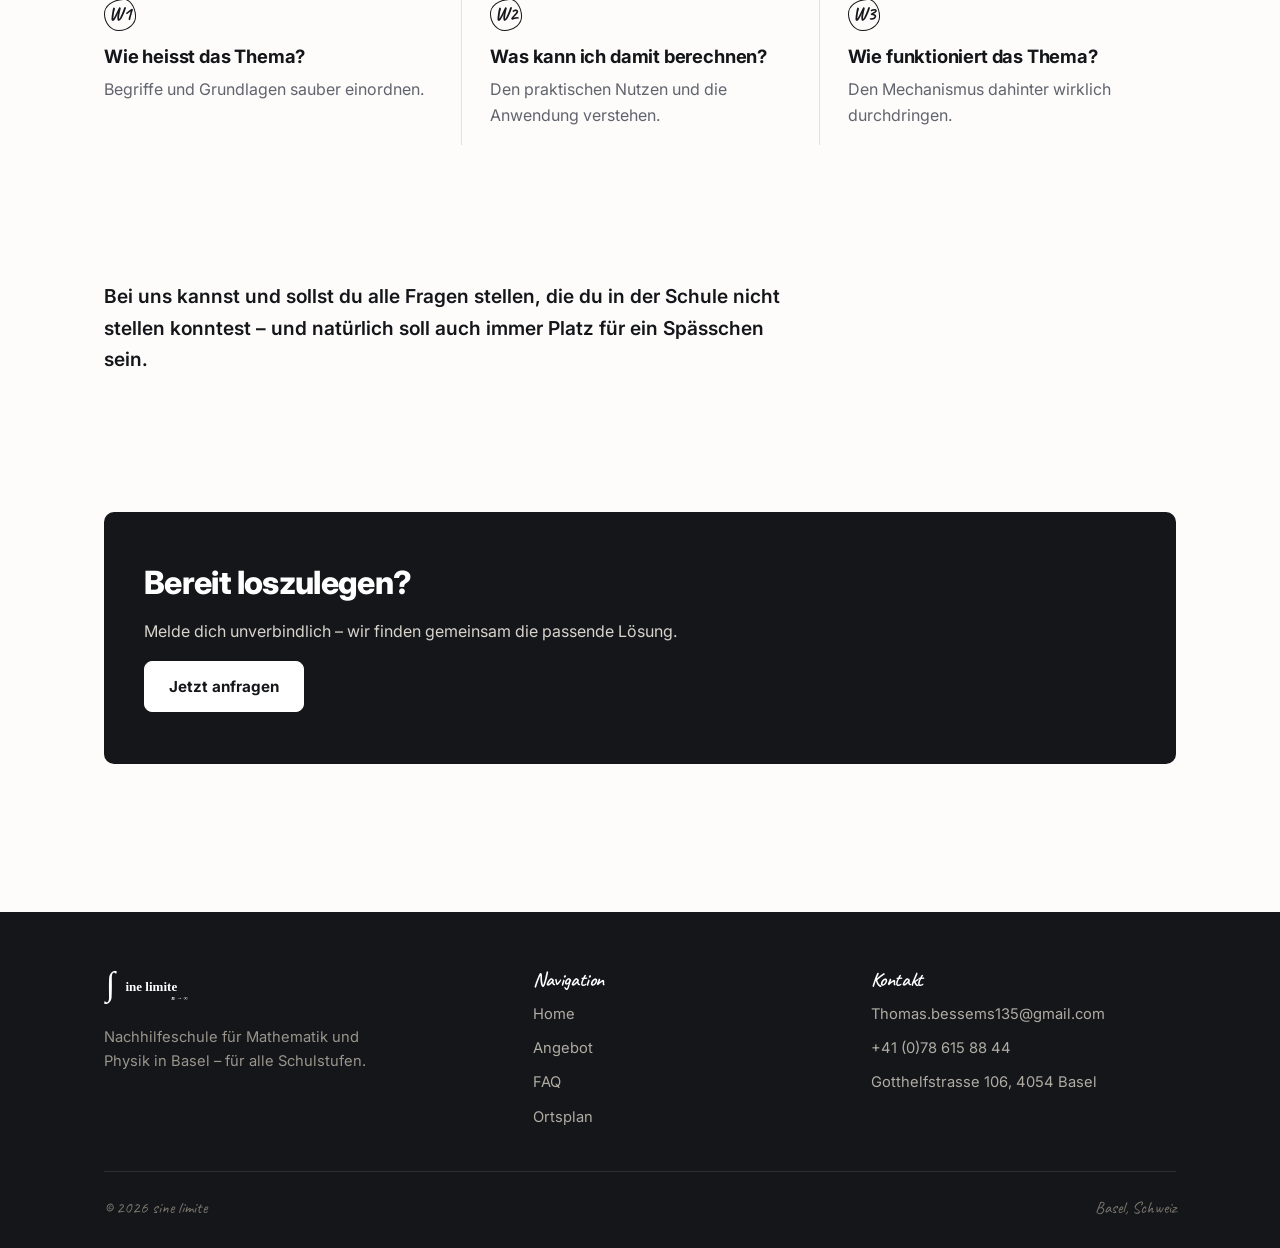
==== commit 4f453096: "Drop Statistik from the footer byline Co-Authored-By: Claude Sonnet 5 <noreply@anthropic.com>" ====
--- a/angebot.html
+++ b/angebot.html
@@ -124,7 +124,7 @@
     <div class="footer-top">
       <div class="footer-brand">
         <img src="img/logo.svg" alt="sine limite">
-        <p style="color:#99958b; font-size:0.92rem; max-width:32ch;">Nachhilfeschule für Mathematik, Physik und Statistik in Basel – für alle Schulstufen.</p>
+        <p style="color:#99958b; font-size:0.92rem; max-width:32ch;">Nachhilfeschule für Mathematik und Physik in Basel – für alle Schulstufen.</p>
       </div>
       <div>
         <h4>Navigation</h4>
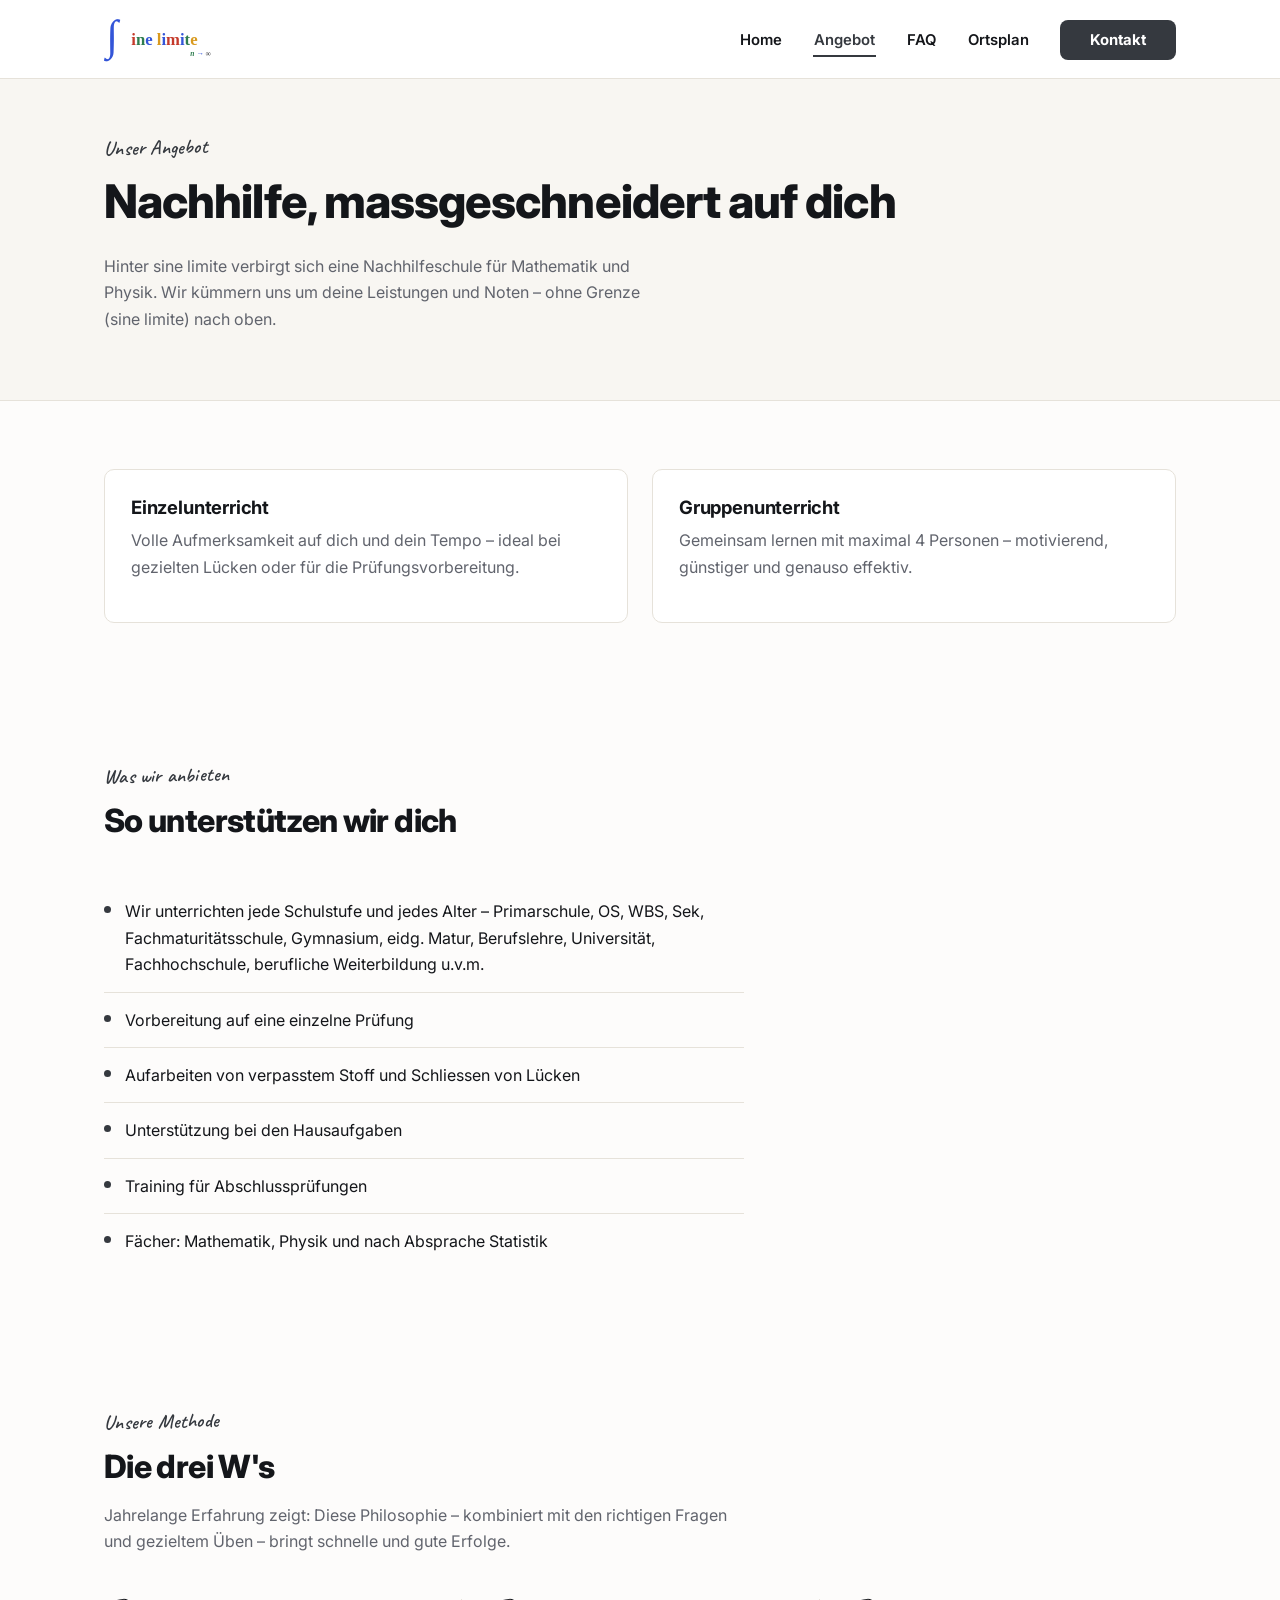
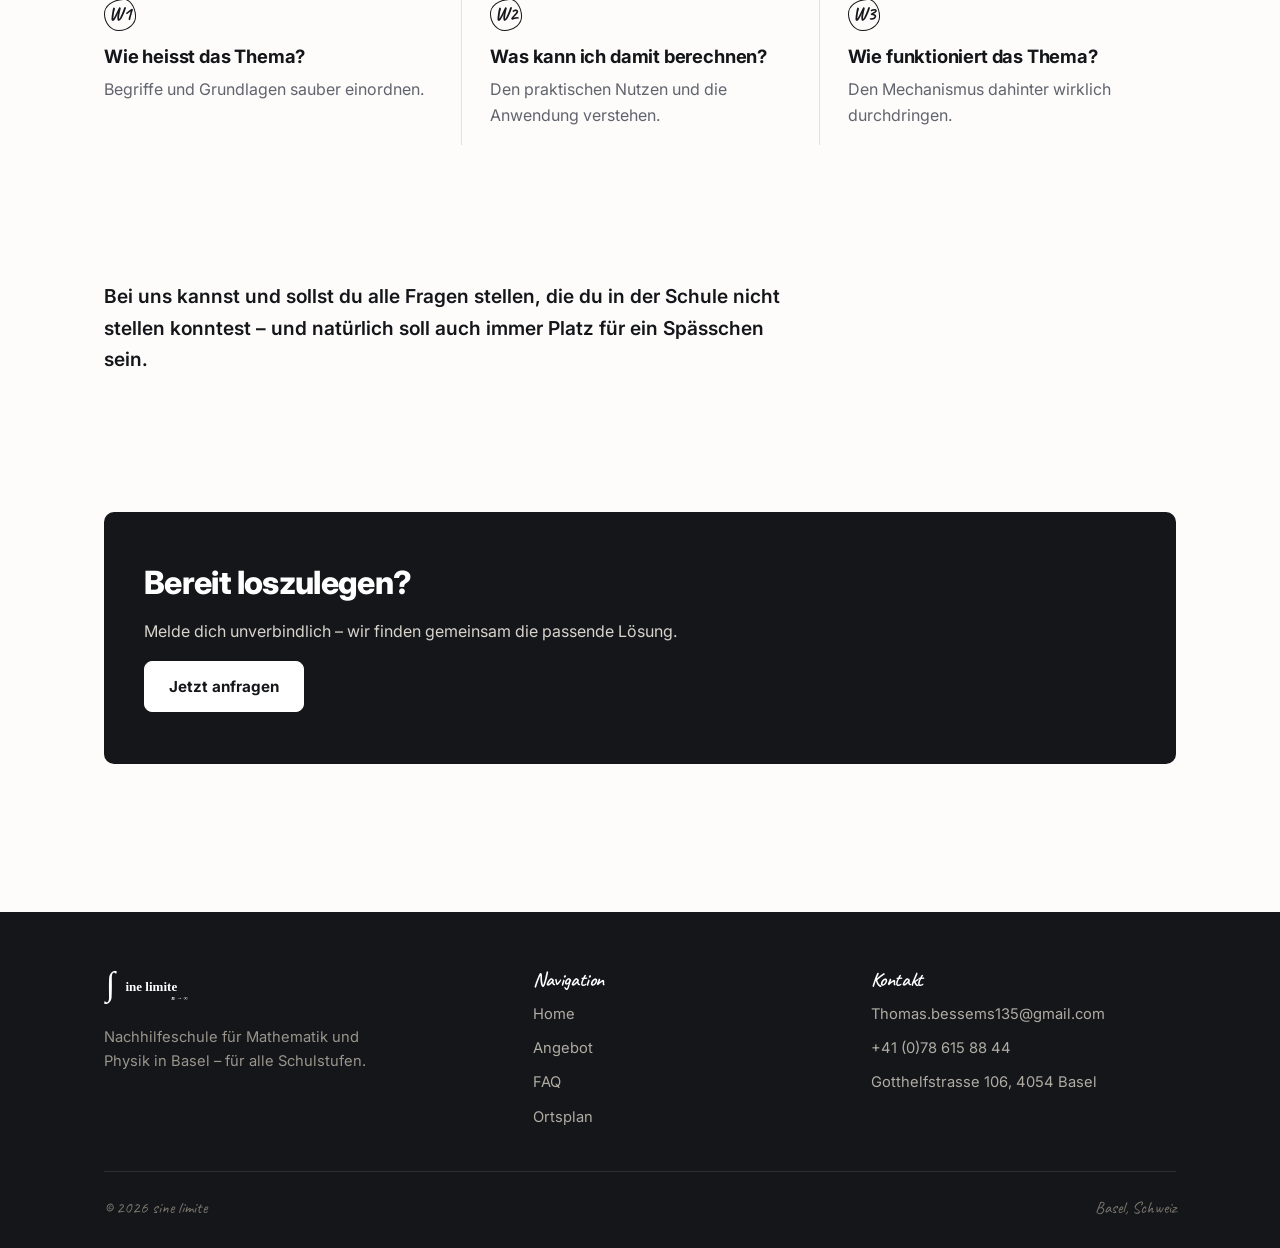
==== commit 4ec91901: "Remove the Rätsel des Monats page Drop the page and its nav entry from every other page.  Co-Authore" ====
--- a/angebot.html
+++ b/angebot.html
@@ -24,7 +24,6 @@
       <li><a href="/angebot" aria-current="page">Angebot</a></li>
       <li><a href="/faq">FAQ</a></li>
       <li><a href="/ortsplan">Ortsplan</a></li>
-      <li><a href="/raetsel">Rätsel des Monats</a></li>
       <li><a class="nav-cta" href="/kontakt">Kontakt</a></li>
     </ul>
   </nav>
